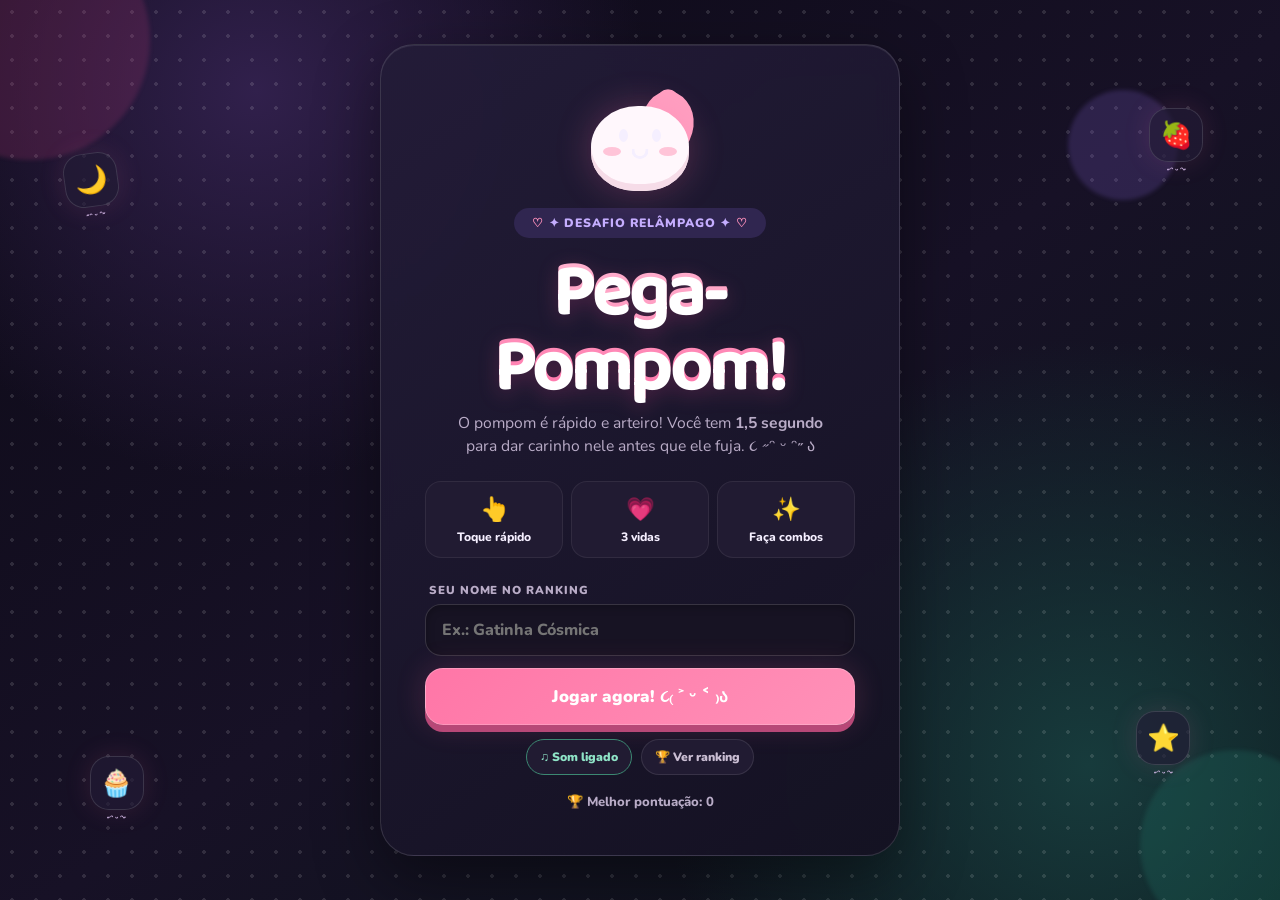
==== index.html @ 253960e9 "commit da pohs" ====
<!DOCTYPE html>
<html lang="pt-BR">
<head>
  <meta charset="UTF-8">
  <meta name="viewport" content="width=device-width, initial-scale=1, viewport-fit=cover">
    <meta name="theme-color" content="#100d1d">
  <title>Pega-Pompom!</title>
  <style>
    @import url('https://fonts.googleapis.com/css2?family=Baloo+2:wght@500;600;700;800&family=Nunito:wght@600;700;800&display=swap');
    :root {
      --ink: #51405d;
      --pink: #ff76a7;
      --pink2: #ff9fc1;
      --purple: #9c7ce8;
      --yellow: #ffd86b;
      --mint: #88dfc2;
      --cream: #fffaf3;
      --white: rgba(255,255,255,.88);
      --shadow: 0 15px 40px rgba(105,71,124,.16);
    }
    * { box-sizing: border-box; }
    html, body { width: 100%; min-height: 100%; margin: 0; overflow: hidden; }
    body {
      font-family: "Nunito", sans-serif;
      color: var(--ink);
      background: linear-gradient(150deg, #fff2f7 0%, #f2edff 50%, #e8fff8 100%);
      user-select: none;
      -webkit-tap-highlight-color: transparent;
    }
    body::before {
      content: ""; position: fixed; inset: 0; pointer-events: none; opacity: .45;
      background-image: radial-gradient(#fff 2px, transparent 2px);
      background-size: 24px 24px;
    }
    .blob { position: fixed; border-radius: 50%; filter: blur(2px); opacity: .55; animation: drift 7s ease-in-out infinite; }
    .b1 { width: 240px; height: 240px; left: -90px; top: -80px; background: #ffc2d8; }
    .b2 { width: 190px; height: 190px; right: -50px; bottom: -40px; background: #a9efd7; animation-delay: -3s; }
    .b3 { width: 110px; height: 110px; right: 8%; top: 10%; background: #ded0ff; animation-delay: -5s; }
    .screen { position: relative; z-index: 2; width: 100%; height: 100dvh; min-height: 520px; padding: max(18px, env(safe-area-inset-top)) 18px max(18px, env(safe-area-inset-bottom)); }
    .center { display: grid; place-items: center; }
    .hidden { display: none !important; }
    .card {
      width: min(520px, 100%); padding: clamp(26px, 7vw, 44px); text-align: center;
      background: var(--white); border: 2px solid white; border-radius: 34px;
      box-shadow: var(--shadow); backdrop-filter: blur(14px); animation: appear .55s cubic-bezier(.2,.9,.25,1.15);
    }
    .mascot { position: relative; width: 112px; height: 102px; margin: 0 auto 17px; }
    .ear { position: absolute; top: 5px; width: 48px; height: 55px; border-radius: 70% 20% 55% 35%; background: var(--pink2); transform: rotate(-26deg); }
    .ear.right { right: 0; transform: scaleX(-1) rotate(-26deg); }
    .face { position: absolute; inset: 17px 7px 0; border-radius: 48% 48% 45% 45%; background: #fff; box-shadow: inset 0 -7px #fff0f5, 0 8px 20px rgba(109,64,92,.12); }
    .eye { position: absolute; top: 40px; width: 9px; height: 13px; border-radius: 50%; background: var(--ink); }
    .eye.left { left: 35px; } .eye.right { right: 35px; }
    .mouth { position: absolute; left: 50%; top: 60px; width: 17px; height: 10px; border: 3px solid var(--ink); border-top: 0; border-radius: 0 0 15px 15px; transform: translateX(-50%); }
    .cheek { position: absolute; top: 58px; width: 18px; height: 9px; border-radius: 50%; background: #ffc4d8; }
    .cheek.left { left: 19px; } .cheek.right { right: 19px; }
    .tag { display: inline-block; padding: 7px 13px; border-radius: 999px; background: #eee7ff; color: #7359b5; font-size: .76rem; font-weight: 900; letter-spacing: .08em; text-transform: uppercase; }
    h1, h2 { font-family: "Baloo 2", sans-serif; line-height: 1; }
    h1 { margin: 14px 0 9px; font-size: clamp(2.8rem, 11vw, 4.7rem); color: var(--pink); letter-spacing: -.05em; text-shadow: 0 4px white; }
    h2 { margin: 10px 0; font-size: 2.2rem; }
    .lead { margin: 0 auto 22px; max-width: 390px; color: #806e87; line-height: 1.5; font-size: .98rem; }
    .how { display: grid; grid-template-columns: repeat(3,1fr); gap: 8px; margin: 0 0 24px; }
    .how div { padding: 12px 5px; border-radius: 16px; background: #fff8dd; font-size: .76rem; font-weight: 800; }
    .how span { display: block; font-size: 1.45rem; margin-bottom: 4px; }
    button { border: 0; font: inherit; cursor: pointer; color: inherit; }
    .primary { width: 100%; padding: 16px 20px; border-radius: 18px; background: linear-gradient(135deg,var(--pink),#ff91b8); color: white; font-weight: 900; font-size: 1.05rem; box-shadow: 0 8px 0 #dd5f8c, 0 13px 25px rgba(255,118,167,.25); transition: transform .12s, box-shadow .12s; }
    .primary:active { transform: translateY(6px); box-shadow: 0 2px 0 #dd5f8c; }
    .best { margin-top: 18px; font-size: .82rem; font-weight: 800; color: #9a879f; }

    #gameScreen { padding-left: max(12px,env(safe-area-inset-left)); padding-right: max(12px,env(safe-area-inset-right)); }
    .hud { position: relative; z-index: 5; display: grid; grid-template-columns: 1fr auto 1fr; align-items: center; gap: 8px; width: min(720px,100%); margin: auto; }
    .pill { min-width: 0; padding: 9px 12px; border: 2px solid white; border-radius: 16px; background: rgba(255,255,255,.82); box-shadow: 0 6px 16px rgba(92,67,112,.1); backdrop-filter: blur(8px); }
    .pill small { display: block; color: #9b8aa0; font-size: .61rem; font-weight: 900; text-transform: uppercase; letter-spacing: .08em; }
    .pill strong { display: block; font-family: "Baloo 2"; font-size: 1.35rem; line-height: 1.05; }
    .pill.right { text-align: right; }
    .lives { font-size: 1.12rem; letter-spacing: 2px; white-space: nowrap; }
    .mission { position: relative; z-index: 5; width: min(470px,calc(100% - 18px)); margin: 12px auto 0; padding: 9px 13px; text-align: center; border-radius: 14px; background: rgba(255,255,255,.68); color: #7d6986; font-size: .78rem; font-weight: 800; }
    .mission b { color: var(--purple); }
    .timer-wrap { position: relative; z-index: 5; width: min(520px,calc(100% - 24px)); height: 10px; margin: 11px auto 0; border: 2px solid white; border-radius: 99px; background: rgba(255,255,255,.5); overflow: hidden; }
    .timer { height: 100%; width: 100%; border-radius: inherit; background: linear-gradient(90deg,var(--mint),var(--yellow),var(--pink)); transform-origin: left; }
    .playfield { position: absolute; inset: 124px 10px 12px; overflow: hidden; border-radius: 30px; }
    .target {
      position: absolute; width: clamp(76px,20vw,96px); aspect-ratio: 1; display: grid; place-items: center;
      border-radius: 50%; background: linear-gradient(145deg,#ff9fc1,#ff6fa3); color: white;
      box-shadow: inset 0 5px rgba(255,255,255,.35), 0 8px 0 #d95887, 0 13px 24px rgba(123,70,106,.22);
      font-size: clamp(2rem,8vw,2.8rem); touch-action: manipulation; animation: targetIn .18s cubic-bezier(.2,1.5,.5,1);
    }
    .target::after { content: "TOCA!"; position: absolute; bottom: 12px; font-size: .55rem; letter-spacing: .09em; font-weight: 900; }
    .target:active { transform: translateY(5px) scale(.95); box-shadow: inset 0 3px rgba(255,255,255,.35), 0 3px 0 #d95887; }
    .pop-score { position: absolute; z-index: 8; color: var(--purple); font-family: "Baloo 2"; font-size: 1.5rem; font-weight: 900; pointer-events: none; animation: scoreUp .65s ease forwards; }
    .toast { position: fixed; z-index: 20; left: 50%; top: 19%; padding: 10px 18px; border-radius: 999px; background: var(--ink); color: white; font-weight: 900; transform: translate(-50%,-20px); opacity: 0; pointer-events: none; white-space: nowrap; }
    .toast.show { animation: toast .9s ease; }

    .result-icon { font-size: 4.8rem; animation: bounce 1.1s ease-in-out infinite; }
    .stats { display: grid; grid-template-columns: repeat(3,1fr); gap: 9px; margin: 22px 0; }
    .stat { padding: 13px 5px; border-radius: 17px; background: #f6f0ff; }
    .stat strong { display: block; font-family: "Baloo 2"; font-size: 1.55rem; line-height: 1; color: var(--purple); }
    .stat small { font-size: .68rem; color: #8e7d94; font-weight: 900; text-transform: uppercase; }
    .result-actions { display: grid; grid-template-columns: 1fr 1fr; gap: 10px; }
    .soft { padding: 15px; border-radius: 18px; background: #eee7ff; color: #6f57a7; font-weight: 900; }
    .mission-list { margin: 0 0 22px; padding: 0; list-style: none; text-align: left; display: grid; gap: 8px; }
    .mission-list li { padding: 10px 13px; background: #fff8dd; border-radius: 13px; font-size: .8rem; font-weight: 800; }
    .mission-list .done { background: #e5fff5; color: #39876e; }

    @keyframes appear { from { opacity: 0; transform: translateY(18px) scale(.96); } }
    @keyframes drift { 50% { transform: translate(18px,22px) scale(1.08); } }
    @keyframes targetIn { from { transform: scale(.2) rotate(-15deg); opacity: 0; } }
    @keyframes scoreUp { to { transform: translateY(-60px) scale(1.2); opacity: 0; } }
    @keyframes toast { 20%,75% { opacity: 1; transform: translate(-50%,0); } }
    @keyframes bounce { 50% { transform: translateY(-8px) rotate(5deg); } }
    @media (max-width: 420px) {
      .card { padding: 24px 18px; border-radius: 28px; }
      .mascot { transform: scale(.86); margin-top: -8px; margin-bottom: 3px; }
      .lead { font-size: .9rem; margin-bottom: 17px; }
      .how { margin-bottom: 18px; }
      .hud { grid-template-columns: 1fr auto 1fr; }
      .pill { padding: 8px 9px; }
      .pill strong { font-size: 1.15rem; }
      .playfield { inset-top: 120px; }
      .result-actions { grid-template-columns: 1fr; }
    }
    @media (prefers-reduced-motion:reduce) { *,*::before,*::after { animation-duration:.01ms!important; animation-iteration-count:1!important; } }

    /* Dark candy theme */
    :root { --ink:#f5efff; --white:rgba(27,22,45,.88); --cream:#161225; --shadow:0 22px 65px rgba(0,0,0,.42); }
    body { background:radial-gradient(circle at 20% 10%,#31204c 0,transparent 30%),radial-gradient(circle at 85% 85%,#173b3c 0,transparent 32%),linear-gradient(145deg,#0d0a17,#171126 52%,#0b1619); }
    body::before { opacity:.12; }
    .b1{background:#a83771;opacity:.23}.b2{background:#278a78;opacity:.2}.b3{background:#7659bd;opacity:.25}
    .card{background:linear-gradient(145deg,rgba(35,28,56,.94),rgba(20,17,34,.94));border:1px solid rgba(255,255,255,.13);box-shadow:var(--shadow),inset 0 1px rgba(255,255,255,.08)}
    .lead,.best{color:#b9acc7}.tag{background:#302650;color:#c5aeff}.how div{background:#211b32;border:1px solid rgba(255,255,255,.07)}
    .face{background:#fff7fc;box-shadow:inset 0 -7px #f6dce8,0 0 35px rgba(255,118,167,.25)}
    .pill,.mission{background:rgba(27,22,45,.86);border-color:rgba(255,255,255,.12);box-shadow:0 8px 25px rgba(0,0,0,.25)}
    .pill small{color:#a89ab4}.mission{color:#b9acc7}.timer-wrap{border-color:rgba(255,255,255,.16);background:#211a31}
    .stat{background:#251e39}.stat small{color:#aa9ab6}.mission-list li{background:#241d34}.mission-list .done{background:#16382f;color:#78e1bc}.soft{background:#30264b;color:#c5afff}
    .name-box{margin:0 0 12px;text-align:left}.name-box label{display:block;margin:0 0 6px 4px;color:#b9acc7;font-size:.72rem;font-weight:900;text-transform:uppercase;letter-spacing:.08em}
    .name-box input{width:100%;padding:14px 16px;border:1px solid rgba(255,255,255,.14);border-radius:16px;outline:0;background:#171323;color:white;font:800 1rem "Nunito";box-shadow:inset 0 2px 8px rgba(0,0,0,.25)}
    .name-box input:focus{border-color:var(--pink);box-shadow:0 0 0 3px rgba(255,118,167,.14)}
    .mini-actions{display:flex;justify-content:center;gap:9px;margin-top:14px}.icon-btn{padding:9px 13px;border:1px solid rgba(255,255,255,.1);border-radius:999px;background:#211b32;color:#cabed3;font-size:.76rem;font-weight:900}
    .icon-btn.on{color:#8fe4c7;border-color:#3c8872}.streak{position:fixed;z-index:15;left:50%;top:29%;font:900 clamp(2rem,10vw,4.5rem) "Baloo 2";color:#ffd86b;text-shadow:0 0 25px #ff8c42;pointer-events:none;opacity:0;transform:translate(-50%,20px) scale(.5)}
    .streak.show{animation:streakPop .65s ease}.level-badge{position:absolute;z-index:6;right:20px;bottom:18px;padding:8px 12px;border-radius:999px;background:rgba(25,20,40,.8);color:#bda8e8;font-size:.72rem;font-weight:900;border:1px solid rgba(255,255,255,.1)}
    .modal{position:fixed;z-index:40;inset:0;display:grid;place-items:center;padding:18px;background:rgba(5,3,10,.76);backdrop-filter:blur(8px)}.modal-card{width:min(460px,100%);max-height:82dvh;overflow:auto;padding:25px;border:1px solid rgba(255,255,255,.13);border-radius:28px;background:#181326;box-shadow:0 25px 80px #000}.modal-head{display:flex;justify-content:space-between;align-items:center}.modal-head h2{margin:0}.close{width:38px;height:38px;border-radius:50%;background:#2b233e;color:white;font-size:1.2rem}.ranking{margin:20px 0 0;padding:0;list-style:none;display:grid;gap:8px}.ranking li{display:grid;grid-template-columns:34px 1fr auto;align-items:center;padding:12px 14px;border-radius:14px;background:#211a31}.ranking li.me{outline:1px solid var(--pink);background:#302037}.rank-num{font-weight:900;color:#907ba0}.rank-name{font-weight:900;overflow:hidden;text-overflow:ellipsis}.rank-score{color:#ffd86b;font:900 1.1rem "Baloo 2"}.rank-status{text-align:center;color:#a99bb4;font-size:.82rem}
    .kawaii-sky{position:fixed;z-index:1;inset:0;pointer-events:none;overflow:hidden}.kawaii-float{position:absolute;display:grid;place-items:center;width:54px;height:54px;border:1px solid rgba(255,255,255,.13);border-radius:19px;background:rgba(36,28,55,.65);box-shadow:0 0 28px rgba(255,119,175,.12);font-size:1.65rem;animation:kawaiiFloat 5s ease-in-out infinite}.k1{left:5%;top:17%;transform:rotate(-8deg)}.k2{right:6%;top:12%;animation-delay:-1.7s}.k3{left:7%;bottom:10%;animation-delay:-3.1s}.k4{right:7%;bottom:15%;animation-delay:-4.2s}.kawaii-float::after{content:"˶ᵔ ᵕ ᵔ˶";position:absolute;bottom:-15px;color:#d8bdeb;font-size:.48rem;font-weight:900;white-space:nowrap}
    h1{background:linear-gradient(180deg,#ffb6d1,#ff71a8);-webkit-background-clip:text;background-clip:text;color:transparent;filter:drop-shadow(0 5px 10px rgba(255,85,151,.2))}.primary{border:1px solid rgba(255,255,255,.22);box-shadow:0 7px 0 #b74877,0 0 30px rgba(255,101,161,.19)}
    .target{border:2px solid rgba(255,255,255,.6);box-shadow:inset 0 5px rgba(255,255,255,.38),0 8px 0 #a94370,0 0 32px rgba(255,112,169,.3)}.target::before{content:"✦";position:absolute;right:5px;top:4px;color:#fff7b3;font-size:.9rem;animation:twinkle .8s ease-in-out infinite alternate}
    .timer{box-shadow:0 0 14px rgba(255,118,167,.5)}.tag::before,.tag::after{content:"♡";margin:0 5px;color:#ff91bc}.pill strong{color:#fff}.lives{color:#ff7cac!important;text-shadow:0 0 12px rgba(255,92,151,.5)}
    @keyframes kawaiiFloat{50%{transform:translateY(-12px) rotate(6deg)}}@keyframes twinkle{to{transform:scale(1.4) rotate(25deg);opacity:.55}}
    @media(max-width:720px){.kawaii-float{width:38px;height:38px;border-radius:13px;font-size:1.15rem;opacity:.55}.k1{left:-8px}.k2{right:-7px}.k3{left:-5px}.k4{right:-6px}}
    @keyframes streakPop{35%{opacity:1;transform:translate(-50%,0) scale(1.12)}75%{opacity:1}to{opacity:0;transform:translate(-50%,-35px) scale(1)}}
  </style>
</head>
<body>
  <div class="blob b1"></div><div class="blob b2"></div><div class="blob b3"></div>
  <div class="kawaii-sky" aria-hidden="true"><span class="kawaii-float k1">🌙</span><span class="kawaii-float k2">🍓</span><span class="kawaii-float k3">🧁</span><span class="kawaii-float k4">⭐</span></div>

  <section class="screen center" id="welcome">
    <div class="card">
      <div class="mascot" aria-hidden="true"><i class="ear"></i><i class="ear right"></i><i class="face"></i><i class="eye left"></i><i class="eye right"></i><i class="cheek left"></i><i class="cheek right"></i><i class="mouth"></i></div>
      <span class="tag">✦ desafio relâmpago ✦</span>
      <h1>Pega-Pompom!</h1>
      <p class="lead">O pompom é rápido e arteiro! Você tem <b>1,5 segundo</b> para dar carinho nele antes que ele fuja. ૮ ˶ᵔ ᵕ ᵔ˶ ა</p>
      <div class="how"><div><span>👆</span>Toque rápido</div><div><span>💗</span>3 vidas</div><div><span>✨</span>Faça combos</div></div>
      <div class="name-box"><label for="playerName">Seu nome no ranking</label><input id="playerName" maxlength="18" autocomplete="nickname" placeholder="Ex.: Gatinha Cósmica"></div>
      <button class="primary" id="playBtn">Jogar agora! ૮₍ ˃ ᵕ ˂ ₎ა</button>
      <div class="mini-actions"><button class="icon-btn on" id="soundBtn">♫ Som ligado</button><button class="icon-btn" id="rankingBtn">🏆 Ver ranking</button></div>
      <div class="best">🏆 Melhor pontuação: <span id="welcomeBest">0</span></div>
    </div>
  </section>

  <section class="screen hidden" id="game">
    <header class="hud">
      <div class="pill"><small>Pontos</small><strong id="score">0</strong></div>
      <div class="pill"><small>Vidas</small><strong class="lives" id="lives">♥ ♥ ♥</strong></div>
      <div class="pill right"><small>Combo</small><strong id="combo">x1</strong></div>
    </header>
    <div class="mission">Missão: <b id="missionText">acerte 5 pompons</b> <span id="missionProgress">0/5</span></div>
    <div class="timer-wrap"><div class="timer" id="timer"></div></div>
    <div class="playfield" id="playfield"><button class="target" id="target" aria-label="Clique no pompom">🐰</button><div class="level-badge" id="levelBadge">Nível 1 · Calminho</div></div>
  </section>

  <section class="screen center hidden" id="result">
    <div class="card">
      <div class="result-icon" id="resultIcon">🌟</div>
      <span class="tag">fim de jogo</span>
      <h2 id="resultTitle">Mandou bem!</h2>
      <p class="lead" id="resultMessage">Esse pompom não teve a menor chance.</p>
      <div class="stats"><div class="stat"><strong id="finalScore">0</strong><small>pontos</small></div><div class="stat"><strong id="finalHits">0</strong><small>acertos</small></div><div class="stat"><strong id="finalBest">0</strong><small>recorde</small></div></div>
      <ul class="mission-list" id="missionList"></ul>
      <div class="result-actions"><button class="primary" id="againBtn">Mais uma! ♡</button><button class="soft" id="homeBtn">Voltar ao cantinho</button></div>
    </div>
  </section>
  <div class="toast" id="toast">Missão completa! ✨</div>
  <div class="streak" id="streak">PERFEITO! ✦</div>
  <div class="modal hidden" id="rankingModal">
    <div class="modal-card"><div class="modal-head"><h2>🏆 Top jogadores</h2><button class="close" id="closeRanking" aria-label="Fechar">×</button></div><p class="rank-status" id="rankStatus">Carregando estrelinhas…</p><ol class="ranking" id="ranking"></ol></div>
  </div>

  <script>
    const $ = id => document.getElementById(id);
    // Para ativar o ranking global, crie a tabela "scores" no Supabase com:
    // name (text), score (int), hits (int), created_at (timestamptz/default now()).
    // Ative INSERT e SELECT públicos via RLS e preencha os dois campos abaixo.
    const SUPABASE = { url: "", anonKey: "" };
    const screens = { welcome: $("welcome"), game: $("game"), result: $("result") };
    const missions = [
      { goal: 5, label: "Aquecimento", text: "acerte 5 pompons" },
      { goal: 10, label: "Dedos ligeiros", text: "acerte 10 pompons" },
      { goal: 15, label: "Mestre do toque", text: "acerte 15 pompons" }
    ];
    const faces = ["🐰","🐱","🐹","🐻","🐼","🐸"];
    let score = 0, hits = 0, combo = 1, lives = 3, active = false, deadline = 0, frame = 0, missionIndex = 0, roundStarted = 0, roundTime = 1500;
    let playerName = localStorage.getItem("pegaPompomName") || "", soundOn = true;
    let best = Number(localStorage.getItem("pegaPompomBest") || 0);
    $("welcomeBest").textContent = best;
    $("playerName").value = playerName;

    let audioCtx, musicTimer, musicStep = 0;
    function initAudio() { if (!audioCtx) audioCtx = new (window.AudioContext || window.webkitAudioContext)(); if (audioCtx.state === "suspended") audioCtx.resume(); }
    function tone(freq, duration=.09, type="sine", volume=.055, delay=0) {
      if (!soundOn) return; initAudio(); const now=audioCtx.currentTime+delay, osc=audioCtx.createOscillator(), gain=audioCtx.createGain();
      osc.type=type; osc.frequency.setValueAtTime(freq,now); gain.gain.setValueAtTime(.0001,now); gain.gain.exponentialRampToValueAtTime(volume,now+.012); gain.gain.exponentialRampToValueAtTime(.0001,now+duration);
      osc.connect(gain).connect(audioCtx.destination); osc.start(now); osc.stop(now+duration+.02);
    }
    function soundHit(perfect) { tone(perfect?740:540,.08,"sine",.07); tone(perfect?1110:810,.12,"sine",.045,.055); }
    function soundMiss() { tone(180,.16,"triangle",.045); tone(130,.2,"triangle",.035,.1); }
    function soundMission() { [523,659,784,1047].forEach((n,i)=>tone(n,.16,"sine",.04,i*.07)); }
    function startLofi() {
      if (!soundOn || musicTimer) return; initAudio();
      const chords=[[220,261.6,329.6],[196,246.9,293.7],[174.6,220,261.6],[196,246.9,329.6]];
      const play=()=>{ const chord=chords[musicStep++%chords.length]; chord.forEach((n,i)=>tone(n,.75,"sine",.012,i*.025)); tone(chord[0]/2,.22,"triangle",.018); };
      play(); musicTimer=setInterval(play,900);
    }
    function stopLofi() { clearInterval(musicTimer); musicTimer=null; }

    function show(name) { Object.entries(screens).forEach(([key,el]) => el.classList.toggle("hidden", key !== name)); }
    function startGame() {
      const input=$("playerName"); playerName=input.value.trim().replace(/[<>]/g,"").slice(0,18);
      if (!playerName) { input.setCustomValidity("Escolha um nome fofinho para entrar no ranking!"); input.reportValidity(); input.focus(); return; }
      input.setCustomValidity(""); localStorage.setItem("pegaPompomName",playerName); initAudio(); startLofi();
      score = 0; hits = 0; combo = 1; lives = 3; missionIndex = 0; active = true;
      show("game"); updateHud(); updateMission(); moveTarget(); startTimer();
    }
    function updateHud() {
      $("score").textContent = score;
      $("combo").textContent = `x${combo}`;
      $("lives").textContent = Array(lives).fill("♥").join(" ") + Array(3-lives).fill("♡").join(" ");
    }
    function updateMission() {
      const m = missions[Math.min(missionIndex,missions.length-1)];
      $("missionText").textContent = missionIndex >= missions.length ? "todas completas!" : m.text;
      $("missionProgress").textContent = missionIndex >= missions.length ? "✓" : `${Math.min(hits,m.goal)}/${m.goal}`;
    }
    function moveTarget() {
      const field = $("playfield"), target = $("target");
      const size = target.offsetWidth || 86;
      const maxX = Math.max(0, field.clientWidth - size);
      const maxY = Math.max(0, field.clientHeight - size);
      target.style.left = `${Math.random()*maxX}px`;
      target.style.top = `${Math.random()*maxY}px`;
      target.textContent = faces[Math.floor(Math.random()*faces.length)];
      target.style.background = `linear-gradient(145deg,${["#ff9fc1","#b69cf2","#94e5ca","#ffd975"][Math.floor(Math.random()*4)]},#ff76a7)`;
      roundTime = Math.max(760,1500-hits*25);
      const level = hits<6 ? [1,"Calminho"] : hits<13 ? [2,"Ligeiro"] : hits<20 ? [3,"Frenético"] : [4,"Impossível"];
      $("levelBadge").textContent=`Nível ${level[0]} · ${level[1]}`;
    }
    function startTimer() {
      cancelAnimationFrame(frame); roundStarted=performance.now(); deadline = roundStarted + roundTime;
      function tick(now) {
        if (!active) return;
        const left = Math.max(0,(deadline-now)/roundTime);
        $("timer").style.transform = `scaleX(${left})`;
        if (left <= 0) miss(); else frame = requestAnimationFrame(tick);
      }
      frame = requestAnimationFrame(tick);
    }
    function hit(e) {
      if (!active) return;
      const response=performance.now()-roundStarted, perfect=response<430; const gained=(10 * combo)+(perfect?5:0); score += gained; hits++; combo = Math.min(5,combo+1); soundHit(perfect);
      const pop = document.createElement("span"); pop.className = "pop-score"; pop.textContent = `+${gained}`;
      pop.style.left = `${e.clientX - $("playfield").getBoundingClientRect().left - 15}px`;
      pop.style.top = `${e.clientY - $("playfield").getBoundingClientRect().top - 10}px`;
      $("playfield").appendChild(pop); setTimeout(() => pop.remove(),700);
      if (perfect || combo===5) { const s=$("streak"); s.textContent=perfect?"PERFEITO! ✦":"COMBO MÁXIMO! 🔥"; s.classList.remove("show"); void s.offsetWidth; s.classList.add("show"); }
      if (missionIndex < missions.length && hits >= missions[missionIndex].goal) { missionIndex++; showToast(); }
      updateHud(); updateMission(); moveTarget(); startTimer();
      if (navigator.vibrate) navigator.vibrate(18);
    }
    function miss() {
      lives--; combo = 1; soundMiss(); updateHud();
      if (navigator.vibrate) navigator.vibrate([50,40,50]);
      if (lives <= 0) endGame(); else { moveTarget(); startTimer(); }
    }
    function showToast() { soundMission(); const t=$("toast"); t.classList.remove("show"); void t.offsetWidth; t.classList.add("show"); }
    function endGame() {
      active = false; cancelAnimationFrame(frame);
      if (score > best) { best = score; localStorage.setItem("pegaPompomBest",best); }
      $("finalScore").textContent = score; $("finalHits").textContent = hits; $("finalBest").textContent = best;
      $("welcomeBest").textContent = best;
      const rank = hits >= 15 ? ["Lendário!","Seus dedos são mais rápidos que a luz.","🏆"] : hits >= 8 ? ["Mandou bem!","O pompom suou para fugir de você.","🌟"] : ["Quase lá!","O pompom venceu essa, mas quer revanche!","💗"];
      $("resultTitle").textContent=rank[0]; $("resultMessage").textContent=rank[1]; $("resultIcon").textContent=rank[2];
      $("missionList").innerHTML = missions.map(m => `<li class="${hits>=m.goal?'done':''}">${hits>=m.goal?'✓':'○'} ${m.label}: ${m.text}</li>`).join("");
      saveScore({name:playerName,score,hits}); show("result");
    }
    function localScores() { try { return JSON.parse(localStorage.getItem("pegaPompomRanking")||"[]"); } catch { return []; } }
    async function saveScore(entry) {
      const local=localScores(); local.push(entry); local.sort((a,b)=>b.score-a.score); localStorage.setItem("pegaPompomRanking",JSON.stringify(local.slice(0,30)));
      if (!SUPABASE.url || !SUPABASE.anonKey) return;
      try { await fetch(`${SUPABASE.url}/rest/v1/scores`,{method:"POST",headers:{apikey:SUPABASE.anonKey,Authorization:`Bearer ${SUPABASE.anonKey}`,"Content-Type":"application/json",Prefer:"return=minimal"},body:JSON.stringify(entry)}); } catch(e) { console.warn("Ranking global indisponível; pontuação salva localmente."); }
    }
    async function loadRanking() {
      $("ranking").innerHTML=""; $("rankStatus").textContent="Carregando estrelinhas…"; let data=[];
      if (SUPABASE.url && SUPABASE.anonKey) {
        try { const res=await fetch(`${SUPABASE.url}/rest/v1/scores?select=name,score,hits&order=score.desc&limit=10`,{headers:{apikey:SUPABASE.anonKey,Authorization:`Bearer ${SUPABASE.anonKey}`}}); if(!res.ok) throw Error(); data=await res.json(); $("rankStatus").textContent="Ranking global · top 10"; } catch { data=localScores().slice(0,10); $("rankStatus").textContent="Sem conexão · mostrando ranking deste aparelho"; }
      } else { data=localScores().slice(0,10); $("rankStatus").textContent="Ranking local · conecte o Supabase para torná-lo global"; }
      if(!data.length) $("rankStatus").textContent="Ninguém pontuou ainda. Seja a primeira estrela!";
      $("ranking").innerHTML=data.map((p,i)=>`<li class="${p.name===playerName?'me':''}"><span class="rank-num">${i<3?["🥇","🥈","🥉"][i]:i+1}</span><span class="rank-name">${escapeHtml(p.name)}</span><span class="rank-score">${Number(p.score)||0}</span></li>`).join("");
    }
    function escapeHtml(v) { const d=document.createElement("div"); d.textContent=String(v); return d.innerHTML; }
    function openRanking(){ $("rankingModal").classList.remove("hidden"); loadRanking(); }
    $("playBtn").addEventListener("click",startGame);
    $("againBtn").addEventListener("click",startGame);
    $("homeBtn").addEventListener("click",()=>show("welcome"));
    $("rankingBtn").addEventListener("click",openRanking);
    $("closeRanking").addEventListener("click",()=>$("rankingModal").classList.add("hidden"));
    $("rankingModal").addEventListener("click",e=>{if(e.target===$("rankingModal")) $("rankingModal").classList.add("hidden")});
    $("soundBtn").addEventListener("click",()=>{ soundOn=!soundOn; $("soundBtn").textContent=soundOn?"♫ Som ligado":"♫ Som desligado"; $("soundBtn").classList.toggle("on",soundOn); if(soundOn){initAudio();startLofi()}else stopLofi(); });
    $("target").addEventListener("pointerdown",hit);
    window.addEventListener("resize",()=>{ if(active) moveTarget(); });
  </script>
</body>
</html>
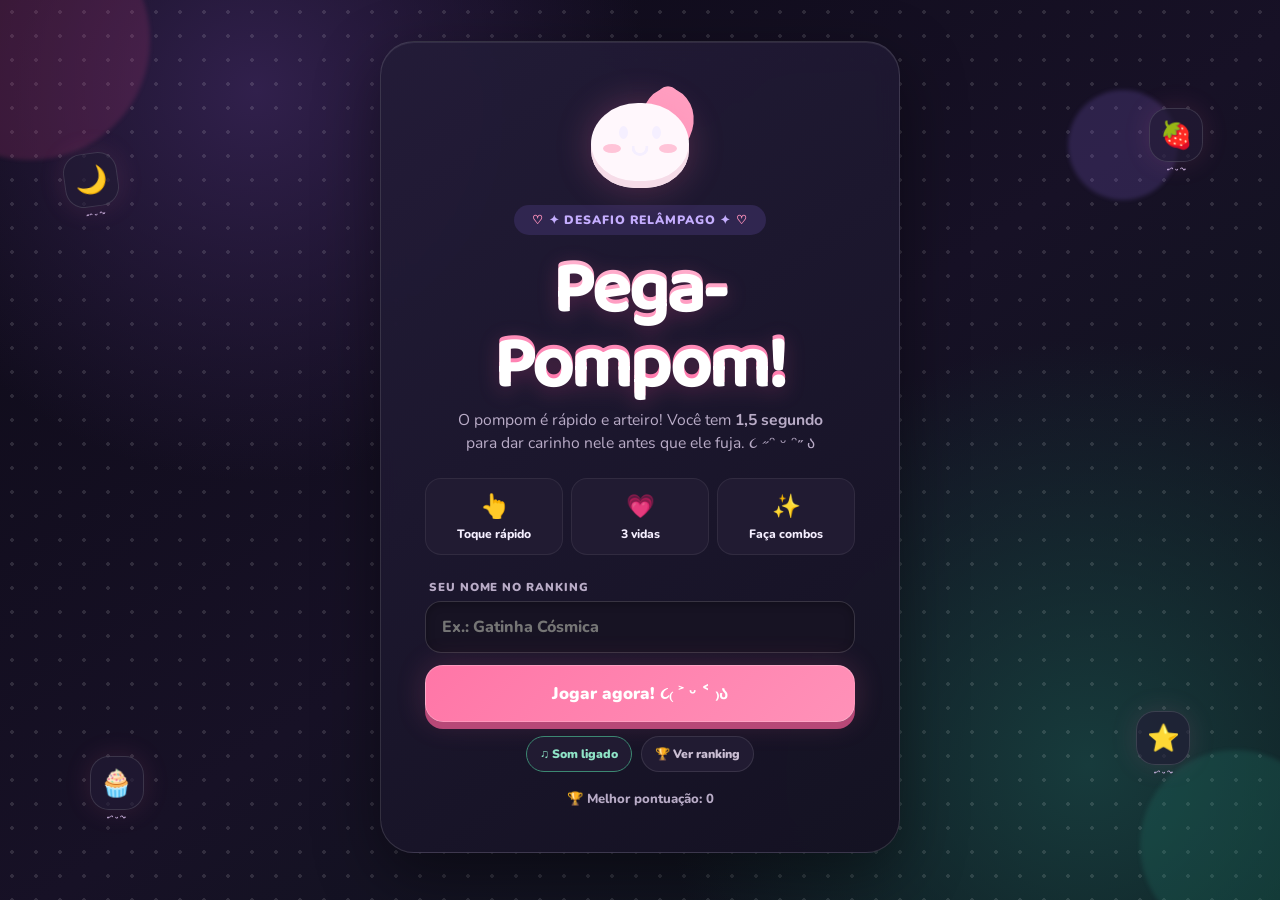
==== commit 60b05d95: "commit" ====
--- a/index.html
+++ b/index.html
@@ -19,7 +19,7 @@
       --shadow: 0 15px 40px rgba(105,71,124,.16);
     }
     * { box-sizing: border-box; }
-    html, body { width: 100%; min-height: 100%; margin: 0; overflow: hidden; }
+    html, body { width: 100%; min-height: 100%; margin: 0; overflow-x: hidden; }
     body {
       font-family: "Nunito", sans-serif;
       color: var(--ink);
@@ -36,7 +36,7 @@
     .b1 { width: 240px; height: 240px; left: -90px; top: -80px; background: #ffc2d8; }
     .b2 { width: 190px; height: 190px; right: -50px; bottom: -40px; background: #a9efd7; animation-delay: -3s; }
     .b3 { width: 110px; height: 110px; right: 8%; top: 10%; background: #ded0ff; animation-delay: -5s; }
-    .screen { position: relative; z-index: 2; width: 100%; height: 100dvh; min-height: 520px; padding: max(18px, env(safe-area-inset-top)) 18px max(18px, env(safe-area-inset-bottom)); }
+    .screen { position: relative; z-index: 2; width: 100%; min-height: 100dvh; padding: max(24px, env(safe-area-inset-top)) 18px max(30px, env(safe-area-inset-bottom)); }
     .center { display: grid; place-items: center; }
     .hidden { display: none !important; }
     .card {
@@ -66,7 +66,7 @@
     .primary:active { transform: translateY(6px); box-shadow: 0 2px 0 #dd5f8c; }
     .best { margin-top: 18px; font-size: .82rem; font-weight: 800; color: #9a879f; }
 
-    #gameScreen { padding-left: max(12px,env(safe-area-inset-left)); padding-right: max(12px,env(safe-area-inset-right)); }
+    #game { height: 100dvh; min-height: 520px; overflow: hidden; padding-left: max(12px,env(safe-area-inset-left)); padding-right: max(12px,env(safe-area-inset-right)); }
     .hud { position: relative; z-index: 5; display: grid; grid-template-columns: 1fr auto 1fr; align-items: center; gap: 8px; width: min(720px,100%); margin: auto; }
     .pill { min-width: 0; padding: 9px 12px; border: 2px solid white; border-radius: 16px; background: rgba(255,255,255,.82); box-shadow: 0 6px 16px rgba(92,67,112,.1); backdrop-filter: blur(8px); }
     .pill small { display: block; color: #9b8aa0; font-size: .61rem; font-weight: 900; text-transform: uppercase; letter-spacing: .08em; }
@@ -117,6 +117,14 @@
       .pill strong { font-size: 1.15rem; }
       .playfield { inset-top: 120px; }
       .result-actions { grid-template-columns: 1fr; }
+    }
+    @media (max-height: 760px) and (min-width: 421px) {
+      .center { place-items: start center; }
+      .card { padding-top: 25px; padding-bottom: 25px; }
+      .mascot { transform: scale(.78); margin-top: -14px; margin-bottom: -6px; }
+      h1 { margin-top: 7px; font-size: 3.35rem; }
+      .lead { margin-bottom: 16px; }
+      .how { margin-bottom: 17px; }
     }
     @media (prefers-reduced-motion:reduce) { *,*::before,*::after { animation-duration:.01ms!important; animation-iteration-count:1!important; } }
 
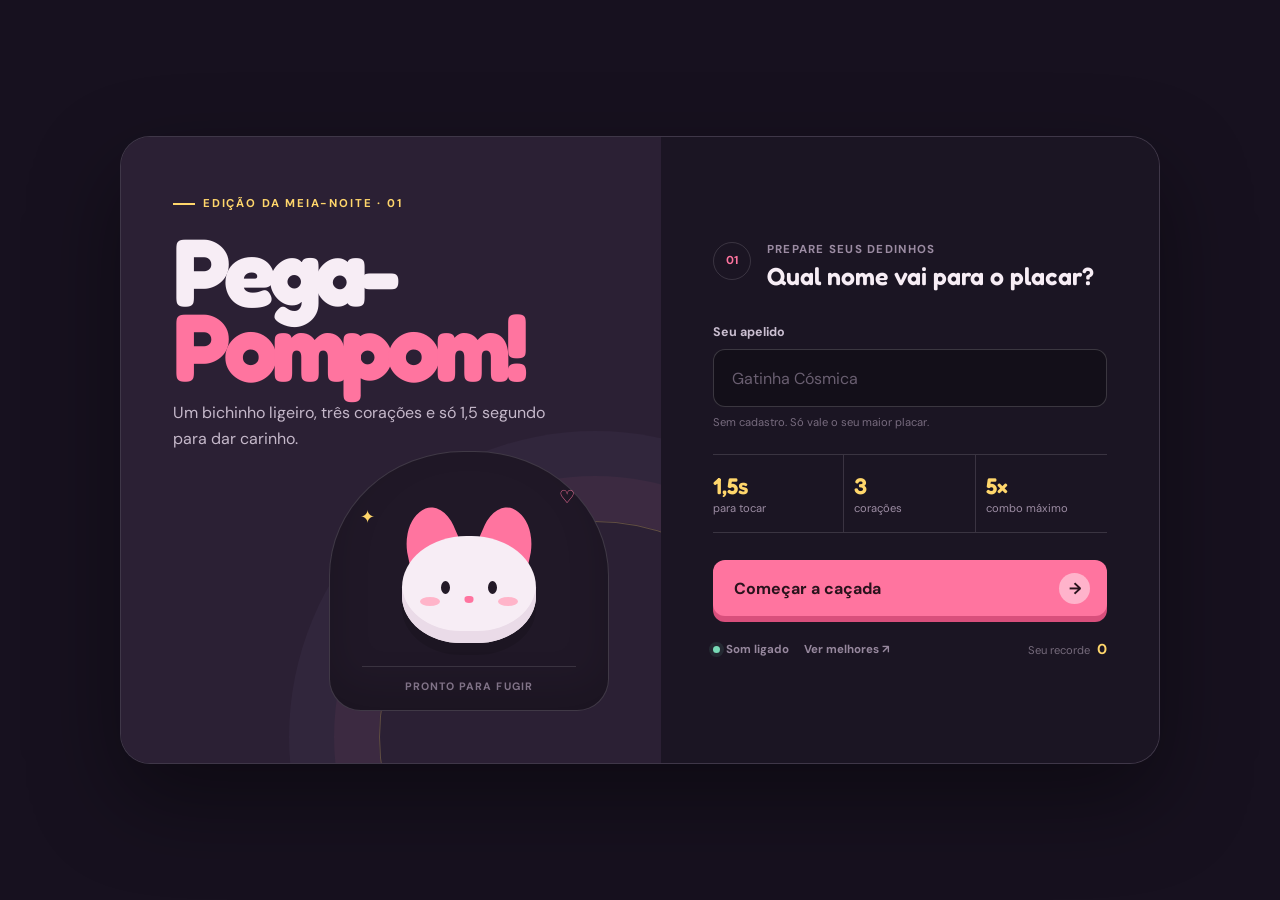
==== commit 665dff1e: "refaz frontend com experiencia arcade kawaii" ====
--- a/index.html
+++ b/index.html
@@ -1,337 +1,44 @@
-<!DOCTYPE html>
+<!doctype html>
 <html lang="pt-BR">
 <head>
-  <meta charset="UTF-8">
+  <meta charset="utf-8">
   <meta name="viewport" content="width=device-width, initial-scale=1, viewport-fit=cover">
-    <meta name="theme-color" content="#100d1d">
+  <meta name="theme-color" content="#17111f">
+  <meta name="description" content="Pega-Pompom: um desafio fofo de reflexo e velocidade.">
   <title>Pega-Pompom!</title>
-  <style>
-    @import url('https://fonts.googleapis.com/css2?family=Baloo+2:wght@500;600;700;800&family=Nunito:wght@600;700;800&display=swap');
-    :root {
-      --ink: #51405d;
-      --pink: #ff76a7;
-      --pink2: #ff9fc1;
-      --purple: #9c7ce8;
-      --yellow: #ffd86b;
-      --mint: #88dfc2;
-      --cream: #fffaf3;
-      --white: rgba(255,255,255,.88);
-      --shadow: 0 15px 40px rgba(105,71,124,.16);
-    }
-    * { box-sizing: border-box; }
-    html, body { width: 100%; min-height: 100%; margin: 0; overflow-x: hidden; }
-    body {
-      font-family: "Nunito", sans-serif;
-      color: var(--ink);
-      background: linear-gradient(150deg, #fff2f7 0%, #f2edff 50%, #e8fff8 100%);
-      user-select: none;
-      -webkit-tap-highlight-color: transparent;
-    }
-    body::before {
-      content: ""; position: fixed; inset: 0; pointer-events: none; opacity: .45;
-      background-image: radial-gradient(#fff 2px, transparent 2px);
-      background-size: 24px 24px;
-    }
-    .blob { position: fixed; border-radius: 50%; filter: blur(2px); opacity: .55; animation: drift 7s ease-in-out infinite; }
-    .b1 { width: 240px; height: 240px; left: -90px; top: -80px; background: #ffc2d8; }
-    .b2 { width: 190px; height: 190px; right: -50px; bottom: -40px; background: #a9efd7; animation-delay: -3s; }
-    .b3 { width: 110px; height: 110px; right: 8%; top: 10%; background: #ded0ff; animation-delay: -5s; }
-    .screen { position: relative; z-index: 2; width: 100%; min-height: 100dvh; padding: max(24px, env(safe-area-inset-top)) 18px max(30px, env(safe-area-inset-bottom)); }
-    .center { display: grid; place-items: center; }
-    .hidden { display: none !important; }
-    .card {
-      width: min(520px, 100%); padding: clamp(26px, 7vw, 44px); text-align: center;
-      background: var(--white); border: 2px solid white; border-radius: 34px;
-      box-shadow: var(--shadow); backdrop-filter: blur(14px); animation: appear .55s cubic-bezier(.2,.9,.25,1.15);
-    }
-    .mascot { position: relative; width: 112px; height: 102px; margin: 0 auto 17px; }
-    .ear { position: absolute; top: 5px; width: 48px; height: 55px; border-radius: 70% 20% 55% 35%; background: var(--pink2); transform: rotate(-26deg); }
-    .ear.right { right: 0; transform: scaleX(-1) rotate(-26deg); }
-    .face { position: absolute; inset: 17px 7px 0; border-radius: 48% 48% 45% 45%; background: #fff; box-shadow: inset 0 -7px #fff0f5, 0 8px 20px rgba(109,64,92,.12); }
-    .eye { position: absolute; top: 40px; width: 9px; height: 13px; border-radius: 50%; background: var(--ink); }
-    .eye.left { left: 35px; } .eye.right { right: 35px; }
-    .mouth { position: absolute; left: 50%; top: 60px; width: 17px; height: 10px; border: 3px solid var(--ink); border-top: 0; border-radius: 0 0 15px 15px; transform: translateX(-50%); }
-    .cheek { position: absolute; top: 58px; width: 18px; height: 9px; border-radius: 50%; background: #ffc4d8; }
-    .cheek.left { left: 19px; } .cheek.right { right: 19px; }
-    .tag { display: inline-block; padding: 7px 13px; border-radius: 999px; background: #eee7ff; color: #7359b5; font-size: .76rem; font-weight: 900; letter-spacing: .08em; text-transform: uppercase; }
-    h1, h2 { font-family: "Baloo 2", sans-serif; line-height: 1; }
-    h1 { margin: 14px 0 9px; font-size: clamp(2.8rem, 11vw, 4.7rem); color: var(--pink); letter-spacing: -.05em; text-shadow: 0 4px white; }
-    h2 { margin: 10px 0; font-size: 2.2rem; }
-    .lead { margin: 0 auto 22px; max-width: 390px; color: #806e87; line-height: 1.5; font-size: .98rem; }
-    .how { display: grid; grid-template-columns: repeat(3,1fr); gap: 8px; margin: 0 0 24px; }
-    .how div { padding: 12px 5px; border-radius: 16px; background: #fff8dd; font-size: .76rem; font-weight: 800; }
-    .how span { display: block; font-size: 1.45rem; margin-bottom: 4px; }
-    button { border: 0; font: inherit; cursor: pointer; color: inherit; }
-    .primary { width: 100%; padding: 16px 20px; border-radius: 18px; background: linear-gradient(135deg,var(--pink),#ff91b8); color: white; font-weight: 900; font-size: 1.05rem; box-shadow: 0 8px 0 #dd5f8c, 0 13px 25px rgba(255,118,167,.25); transition: transform .12s, box-shadow .12s; }
-    .primary:active { transform: translateY(6px); box-shadow: 0 2px 0 #dd5f8c; }
-    .best { margin-top: 18px; font-size: .82rem; font-weight: 800; color: #9a879f; }
-
-    #game { height: 100dvh; min-height: 520px; overflow: hidden; padding-left: max(12px,env(safe-area-inset-left)); padding-right: max(12px,env(safe-area-inset-right)); }
-    .hud { position: relative; z-index: 5; display: grid; grid-template-columns: 1fr auto 1fr; align-items: center; gap: 8px; width: min(720px,100%); margin: auto; }
-    .pill { min-width: 0; padding: 9px 12px; border: 2px solid white; border-radius: 16px; background: rgba(255,255,255,.82); box-shadow: 0 6px 16px rgba(92,67,112,.1); backdrop-filter: blur(8px); }
-    .pill small { display: block; color: #9b8aa0; font-size: .61rem; font-weight: 900; text-transform: uppercase; letter-spacing: .08em; }
-    .pill strong { display: block; font-family: "Baloo 2"; font-size: 1.35rem; line-height: 1.05; }
-    .pill.right { text-align: right; }
-    .lives { font-size: 1.12rem; letter-spacing: 2px; white-space: nowrap; }
-    .mission { position: relative; z-index: 5; width: min(470px,calc(100% - 18px)); margin: 12px auto 0; padding: 9px 13px; text-align: center; border-radius: 14px; background: rgba(255,255,255,.68); color: #7d6986; font-size: .78rem; font-weight: 800; }
-    .mission b { color: var(--purple); }
-    .timer-wrap { position: relative; z-index: 5; width: min(520px,calc(100% - 24px)); height: 10px; margin: 11px auto 0; border: 2px solid white; border-radius: 99px; background: rgba(255,255,255,.5); overflow: hidden; }
-    .timer { height: 100%; width: 100%; border-radius: inherit; background: linear-gradient(90deg,var(--mint),var(--yellow),var(--pink)); transform-origin: left; }
-    .playfield { position: absolute; inset: 124px 10px 12px; overflow: hidden; border-radius: 30px; }
-    .target {
-      position: absolute; width: clamp(76px,20vw,96px); aspect-ratio: 1; display: grid; place-items: center;
-      border-radius: 50%; background: linear-gradient(145deg,#ff9fc1,#ff6fa3); color: white;
-      box-shadow: inset 0 5px rgba(255,255,255,.35), 0 8px 0 #d95887, 0 13px 24px rgba(123,70,106,.22);
-      font-size: clamp(2rem,8vw,2.8rem); touch-action: manipulation; animation: targetIn .18s cubic-bezier(.2,1.5,.5,1);
-    }
-    .target::after { content: "TOCA!"; position: absolute; bottom: 12px; font-size: .55rem; letter-spacing: .09em; font-weight: 900; }
-    .target:active { transform: translateY(5px) scale(.95); box-shadow: inset 0 3px rgba(255,255,255,.35), 0 3px 0 #d95887; }
-    .pop-score { position: absolute; z-index: 8; color: var(--purple); font-family: "Baloo 2"; font-size: 1.5rem; font-weight: 900; pointer-events: none; animation: scoreUp .65s ease forwards; }
-    .toast { position: fixed; z-index: 20; left: 50%; top: 19%; padding: 10px 18px; border-radius: 999px; background: var(--ink); color: white; font-weight: 900; transform: translate(-50%,-20px); opacity: 0; pointer-events: none; white-space: nowrap; }
-    .toast.show { animation: toast .9s ease; }
-
-    .result-icon { font-size: 4.8rem; animation: bounce 1.1s ease-in-out infinite; }
-    .stats { display: grid; grid-template-columns: repeat(3,1fr); gap: 9px; margin: 22px 0; }
-    .stat { padding: 13px 5px; border-radius: 17px; background: #f6f0ff; }
-    .stat strong { display: block; font-family: "Baloo 2"; font-size: 1.55rem; line-height: 1; color: var(--purple); }
-    .stat small { font-size: .68rem; color: #8e7d94; font-weight: 900; text-transform: uppercase; }
-    .result-actions { display: grid; grid-template-columns: 1fr 1fr; gap: 10px; }
-    .soft { padding: 15px; border-radius: 18px; background: #eee7ff; color: #6f57a7; font-weight: 900; }
-    .mission-list { margin: 0 0 22px; padding: 0; list-style: none; text-align: left; display: grid; gap: 8px; }
-    .mission-list li { padding: 10px 13px; background: #fff8dd; border-radius: 13px; font-size: .8rem; font-weight: 800; }
-    .mission-list .done { background: #e5fff5; color: #39876e; }
-
-    @keyframes appear { from { opacity: 0; transform: translateY(18px) scale(.96); } }
-    @keyframes drift { 50% { transform: translate(18px,22px) scale(1.08); } }
-    @keyframes targetIn { from { transform: scale(.2) rotate(-15deg); opacity: 0; } }
-    @keyframes scoreUp { to { transform: translateY(-60px) scale(1.2); opacity: 0; } }
-    @keyframes toast { 20%,75% { opacity: 1; transform: translate(-50%,0); } }
-    @keyframes bounce { 50% { transform: translateY(-8px) rotate(5deg); } }
-    @media (max-width: 420px) {
-      .card { padding: 24px 18px; border-radius: 28px; }
-      .mascot { transform: scale(.86); margin-top: -8px; margin-bottom: 3px; }
-      .lead { font-size: .9rem; margin-bottom: 17px; }
-      .how { margin-bottom: 18px; }
-      .hud { grid-template-columns: 1fr auto 1fr; }
-      .pill { padding: 8px 9px; }
-      .pill strong { font-size: 1.15rem; }
-      .playfield { inset-top: 120px; }
-      .result-actions { grid-template-columns: 1fr; }
-    }
-    @media (max-height: 760px) and (min-width: 421px) {
-      .center { place-items: start center; }
-      .card { padding-top: 25px; padding-bottom: 25px; }
-      .mascot { transform: scale(.78); margin-top: -14px; margin-bottom: -6px; }
-      h1 { margin-top: 7px; font-size: 3.35rem; }
-      .lead { margin-bottom: 16px; }
-      .how { margin-bottom: 17px; }
-    }
-    @media (prefers-reduced-motion:reduce) { *,*::before,*::after { animation-duration:.01ms!important; animation-iteration-count:1!important; } }
-
-    /* Dark candy theme */
-    :root { --ink:#f5efff; --white:rgba(27,22,45,.88); --cream:#161225; --shadow:0 22px 65px rgba(0,0,0,.42); }
-    body { background:radial-gradient(circle at 20% 10%,#31204c 0,transparent 30%),radial-gradient(circle at 85% 85%,#173b3c 0,transparent 32%),linear-gradient(145deg,#0d0a17,#171126 52%,#0b1619); }
-    body::before { opacity:.12; }
-    .b1{background:#a83771;opacity:.23}.b2{background:#278a78;opacity:.2}.b3{background:#7659bd;opacity:.25}
-    .card{background:linear-gradient(145deg,rgba(35,28,56,.94),rgba(20,17,34,.94));border:1px solid rgba(255,255,255,.13);box-shadow:var(--shadow),inset 0 1px rgba(255,255,255,.08)}
-    .lead,.best{color:#b9acc7}.tag{background:#302650;color:#c5aeff}.how div{background:#211b32;border:1px solid rgba(255,255,255,.07)}
-    .face{background:#fff7fc;box-shadow:inset 0 -7px #f6dce8,0 0 35px rgba(255,118,167,.25)}
-    .pill,.mission{background:rgba(27,22,45,.86);border-color:rgba(255,255,255,.12);box-shadow:0 8px 25px rgba(0,0,0,.25)}
-    .pill small{color:#a89ab4}.mission{color:#b9acc7}.timer-wrap{border-color:rgba(255,255,255,.16);background:#211a31}
-    .stat{background:#251e39}.stat small{color:#aa9ab6}.mission-list li{background:#241d34}.mission-list .done{background:#16382f;color:#78e1bc}.soft{background:#30264b;color:#c5afff}
-    .name-box{margin:0 0 12px;text-align:left}.name-box label{display:block;margin:0 0 6px 4px;color:#b9acc7;font-size:.72rem;font-weight:900;text-transform:uppercase;letter-spacing:.08em}
-    .name-box input{width:100%;padding:14px 16px;border:1px solid rgba(255,255,255,.14);border-radius:16px;outline:0;background:#171323;color:white;font:800 1rem "Nunito";box-shadow:inset 0 2px 8px rgba(0,0,0,.25)}
-    .name-box input:focus{border-color:var(--pink);box-shadow:0 0 0 3px rgba(255,118,167,.14)}
-    .mini-actions{display:flex;justify-content:center;gap:9px;margin-top:14px}.icon-btn{padding:9px 13px;border:1px solid rgba(255,255,255,.1);border-radius:999px;background:#211b32;color:#cabed3;font-size:.76rem;font-weight:900}
-    .icon-btn.on{color:#8fe4c7;border-color:#3c8872}.streak{position:fixed;z-index:15;left:50%;top:29%;font:900 clamp(2rem,10vw,4.5rem) "Baloo 2";color:#ffd86b;text-shadow:0 0 25px #ff8c42;pointer-events:none;opacity:0;transform:translate(-50%,20px) scale(.5)}
-    .streak.show{animation:streakPop .65s ease}.level-badge{position:absolute;z-index:6;right:20px;bottom:18px;padding:8px 12px;border-radius:999px;background:rgba(25,20,40,.8);color:#bda8e8;font-size:.72rem;font-weight:900;border:1px solid rgba(255,255,255,.1)}
-    .modal{position:fixed;z-index:40;inset:0;display:grid;place-items:center;padding:18px;background:rgba(5,3,10,.76);backdrop-filter:blur(8px)}.modal-card{width:min(460px,100%);max-height:82dvh;overflow:auto;padding:25px;border:1px solid rgba(255,255,255,.13);border-radius:28px;background:#181326;box-shadow:0 25px 80px #000}.modal-head{display:flex;justify-content:space-between;align-items:center}.modal-head h2{margin:0}.close{width:38px;height:38px;border-radius:50%;background:#2b233e;color:white;font-size:1.2rem}.ranking{margin:20px 0 0;padding:0;list-style:none;display:grid;gap:8px}.ranking li{display:grid;grid-template-columns:34px 1fr auto;align-items:center;padding:12px 14px;border-radius:14px;background:#211a31}.ranking li.me{outline:1px solid var(--pink);background:#302037}.rank-num{font-weight:900;color:#907ba0}.rank-name{font-weight:900;overflow:hidden;text-overflow:ellipsis}.rank-score{color:#ffd86b;font:900 1.1rem "Baloo 2"}.rank-status{text-align:center;color:#a99bb4;font-size:.82rem}
-    .kawaii-sky{position:fixed;z-index:1;inset:0;pointer-events:none;overflow:hidden}.kawaii-float{position:absolute;display:grid;place-items:center;width:54px;height:54px;border:1px solid rgba(255,255,255,.13);border-radius:19px;background:rgba(36,28,55,.65);box-shadow:0 0 28px rgba(255,119,175,.12);font-size:1.65rem;animation:kawaiiFloat 5s ease-in-out infinite}.k1{left:5%;top:17%;transform:rotate(-8deg)}.k2{right:6%;top:12%;animation-delay:-1.7s}.k3{left:7%;bottom:10%;animation-delay:-3.1s}.k4{right:7%;bottom:15%;animation-delay:-4.2s}.kawaii-float::after{content:"˶ᵔ ᵕ ᵔ˶";position:absolute;bottom:-15px;color:#d8bdeb;font-size:.48rem;font-weight:900;white-space:nowrap}
-    h1{background:linear-gradient(180deg,#ffb6d1,#ff71a8);-webkit-background-clip:text;background-clip:text;color:transparent;filter:drop-shadow(0 5px 10px rgba(255,85,151,.2))}.primary{border:1px solid rgba(255,255,255,.22);box-shadow:0 7px 0 #b74877,0 0 30px rgba(255,101,161,.19)}
-    .target{border:2px solid rgba(255,255,255,.6);box-shadow:inset 0 5px rgba(255,255,255,.38),0 8px 0 #a94370,0 0 32px rgba(255,112,169,.3)}.target::before{content:"✦";position:absolute;right:5px;top:4px;color:#fff7b3;font-size:.9rem;animation:twinkle .8s ease-in-out infinite alternate}
-    .timer{box-shadow:0 0 14px rgba(255,118,167,.5)}.tag::before,.tag::after{content:"♡";margin:0 5px;color:#ff91bc}.pill strong{color:#fff}.lives{color:#ff7cac!important;text-shadow:0 0 12px rgba(255,92,151,.5)}
-    @keyframes kawaiiFloat{50%{transform:translateY(-12px) rotate(6deg)}}@keyframes twinkle{to{transform:scale(1.4) rotate(25deg);opacity:.55}}
-    @media(max-width:720px){.kawaii-float{width:38px;height:38px;border-radius:13px;font-size:1.15rem;opacity:.55}.k1{left:-8px}.k2{right:-7px}.k3{left:-5px}.k4{right:-6px}}
-    @keyframes streakPop{35%{opacity:1;transform:translate(-50%,0) scale(1.12)}75%{opacity:1}to{opacity:0;transform:translate(-50%,-35px) scale(1)}}
-  </style>
+  <link rel="preconnect" href="https://fonts.googleapis.com">
+  <link rel="preconnect" href="https://fonts.gstatic.com" crossorigin>
+  <link href="https://fonts.googleapis.com/css2?family=DM+Sans:wght@500;600;700&family=Fredoka:wght@600;700&display=swap" rel="stylesheet">
+  <link rel="stylesheet" href="./style.css">
 </head>
 <body>
-  <div class="blob b1"></div><div class="blob b2"></div><div class="blob b3"></div>
-  <div class="kawaii-sky" aria-hidden="true"><span class="kawaii-float k1">🌙</span><span class="kawaii-float k2">🍓</span><span class="kawaii-float k3">🧁</span><span class="kawaii-float k4">⭐</span></div>
-
-  <section class="screen center" id="welcome">
-    <div class="card">
-      <div class="mascot" aria-hidden="true"><i class="ear"></i><i class="ear right"></i><i class="face"></i><i class="eye left"></i><i class="eye right"></i><i class="cheek left"></i><i class="cheek right"></i><i class="mouth"></i></div>
-      <span class="tag">✦ desafio relâmpago ✦</span>
-      <h1>Pega-Pompom!</h1>
-      <p class="lead">O pompom é rápido e arteiro! Você tem <b>1,5 segundo</b> para dar carinho nele antes que ele fuja. ૮ ˶ᵔ ᵕ ᵔ˶ ა</p>
-      <div class="how"><div><span>👆</span>Toque rápido</div><div><span>💗</span>3 vidas</div><div><span>✨</span>Faça combos</div></div>
-      <div class="name-box"><label for="playerName">Seu nome no ranking</label><input id="playerName" maxlength="18" autocomplete="nickname" placeholder="Ex.: Gatinha Cósmica"></div>
-      <button class="primary" id="playBtn">Jogar agora! ૮₍ ˃ ᵕ ˂ ₎ა</button>
-      <div class="mini-actions"><button class="icon-btn on" id="soundBtn">♫ Som ligado</button><button class="icon-btn" id="rankingBtn">🏆 Ver ranking</button></div>
-      <div class="best">🏆 Melhor pontuação: <span id="welcomeBest">0</span></div>
-    </div>
+  <div class="night-sky" aria-hidden="true"><i></i><i></i><i></i><i></i><i></i></div>
+  <section class="screen welcome-screen" id="welcome">
+    <main class="welcome-shell">
+      <section class="brand-stage" aria-label="Pega-Pompom">
+        <div class="brand-copy"><span class="edition">edição da meia-noite · 01</span><h1>Pega-<br><em>Pompom!</em></h1><p>Um bichinho ligeiro, três corações e só 1,5 segundo para dar carinho.</p></div>
+        <div class="pompom-window" aria-hidden="true"><span class="orbit orbit-one">✦</span><span class="orbit orbit-two">♡</span><div class="pompom-character"><i class="pompom-ear left"></i><i class="pompom-ear right"></i><div class="pompom-head"><i class="pompom-eye left"></i><i class="pompom-eye right"></i><i class="pompom-nose"></i><i class="pompom-cheek left"></i><i class="pompom-cheek right"></i></div></div><span class="character-note">pronto para fugir</span></div>
+      </section>
+      <section class="start-panel">
+        <div class="panel-heading"><span class="step-mark">01</span><div><p>Prepare seus dedinhos</p><h2>Qual nome vai para o placar?</h2></div></div>
+        <label class="name-field" for="playerName"><span>Seu apelido</span><input id="playerName" maxlength="18" autocomplete="nickname" placeholder="Gatinha Cósmica" required><small>Sem cadastro. Só vale o seu maior placar.</small></label>
+        <div class="rules" aria-label="Como jogar"><div><b>1,5s</b><span>para tocar</span></div><div><b>3</b><span>corações</span></div><div><b>5×</b><span>combo máximo</span></div></div>
+        <button class="button button-primary" id="playBtn"><span>Começar a caçada</span><b aria-hidden="true">→</b></button>
+        <div class="start-footer"><button class="text-button sound-toggle is-on" id="soundBtn" aria-pressed="true"><span class="sound-dot"></span>Som ligado</button><button class="text-button" id="rankingBtn">Ver melhores <span aria-hidden="true">↗</span></button><p>Seu recorde <strong id="welcomeBest">0</strong></p></div>
+      </section>
+    </main>
   </section>
-
-  <section class="screen hidden" id="game">
-    <header class="hud">
-      <div class="pill"><small>Pontos</small><strong id="score">0</strong></div>
-      <div class="pill"><small>Vidas</small><strong class="lives" id="lives">♥ ♥ ♥</strong></div>
-      <div class="pill right"><small>Combo</small><strong id="combo">x1</strong></div>
-    </header>
-    <div class="mission">Missão: <b id="missionText">acerte 5 pompons</b> <span id="missionProgress">0/5</span></div>
-    <div class="timer-wrap"><div class="timer" id="timer"></div></div>
-    <div class="playfield" id="playfield"><button class="target" id="target" aria-label="Clique no pompom">🐰</button><div class="level-badge" id="levelBadge">Nível 1 · Calminho</div></div>
+  <section class="screen game-screen hidden" id="game" aria-label="Partida em andamento">
+    <header class="game-header"><div class="game-brand"><span class="mini-face">•ᴗ•</span><strong>Pega-Pompom</strong></div><div class="hud" aria-label="Placar da partida"><div class="hud-item"><span>Pontos</span><strong id="score">0</strong></div><div class="hud-item lives-item"><span>Vidas</span><strong class="lives" id="lives">♥ ♥ ♥</strong></div><div class="hud-item"><span>Combo</span><strong id="combo">x1</strong></div></div></header>
+    <div class="mission-row"><div class="mission-copy"><span class="mission-kicker">Missão atual</span><strong id="missionText">acerte 5 pompons</strong></div><span class="mission-count" id="missionProgress">0/5</span></div>
+    <div class="timer-track" aria-label="Tempo restante"><div class="timer" id="timer"></div></div>
+    <div class="playfield" id="playfield"><span class="field-star s1" aria-hidden="true">✦</span><span class="field-star s2" aria-hidden="true">·</span><span class="field-star s3" aria-hidden="true">✦</span><div class="level-badge" id="levelBadge">Nível 1 · Calminho</div><p class="field-hint">ache o bichinho!</p><button class="target" id="target" aria-label="Toque no pompom"><span>🐰</span><small>pega!</small></button></div>
   </section>
-
-  <section class="screen center hidden" id="result">
-    <div class="card">
-      <div class="result-icon" id="resultIcon">🌟</div>
-      <span class="tag">fim de jogo</span>
-      <h2 id="resultTitle">Mandou bem!</h2>
-      <p class="lead" id="resultMessage">Esse pompom não teve a menor chance.</p>
-      <div class="stats"><div class="stat"><strong id="finalScore">0</strong><small>pontos</small></div><div class="stat"><strong id="finalHits">0</strong><small>acertos</small></div><div class="stat"><strong id="finalBest">0</strong><small>recorde</small></div></div>
-      <ul class="mission-list" id="missionList"></ul>
-      <div class="result-actions"><button class="primary" id="againBtn">Mais uma! ♡</button><button class="soft" id="homeBtn">Voltar ao cantinho</button></div>
-    </div>
+  <section class="screen result-screen hidden" id="result">
+    <main class="result-card"><div class="result-stamp" id="resultIcon" aria-hidden="true">🌟</div><p class="result-kicker">Fim da caçada</p><h2 id="resultTitle">Mandou bem!</h2><p class="result-message" id="resultMessage">Esse pompom não teve a menor chance.</p><div class="scoreboard"><div class="score-main"><span>Seu placar</span><strong id="finalScore">0</strong></div><div><span>Acertos</span><strong id="finalHits">0</strong></div><div><span>Recorde</span><strong id="finalBest">0</strong></div></div><ul class="mission-list" id="missionList" aria-label="Missões da partida"></ul><div class="result-actions"><button class="button button-primary" id="againBtn">Jogar outra vez <b>↻</b></button><button class="button button-secondary" id="homeBtn">Voltar ao início</button></div></main>
   </section>
-  <div class="toast" id="toast">Missão completa! ✨</div>
-  <div class="streak" id="streak">PERFEITO! ✦</div>
-  <div class="modal hidden" id="rankingModal">
-    <div class="modal-card"><div class="modal-head"><h2>🏆 Top jogadores</h2><button class="close" id="closeRanking" aria-label="Fechar">×</button></div><p class="rank-status" id="rankStatus">Carregando estrelinhas…</p><ol class="ranking" id="ranking"></ol></div>
-  </div>
-
-  <script>
-    const $ = id => document.getElementById(id);
-    // Para ativar o ranking global, crie a tabela "scores" no Supabase com:
-    // name (text), score (int), hits (int), created_at (timestamptz/default now()).
-    // Ative INSERT e SELECT públicos via RLS e preencha os dois campos abaixo.
-    const SUPABASE = { url: "", anonKey: "" };
-    const screens = { welcome: $("welcome"), game: $("game"), result: $("result") };
-    const missions = [
-      { goal: 5, label: "Aquecimento", text: "acerte 5 pompons" },
-      { goal: 10, label: "Dedos ligeiros", text: "acerte 10 pompons" },
-      { goal: 15, label: "Mestre do toque", text: "acerte 15 pompons" }
-    ];
-    const faces = ["🐰","🐱","🐹","🐻","🐼","🐸"];
-    let score = 0, hits = 0, combo = 1, lives = 3, active = false, deadline = 0, frame = 0, missionIndex = 0, roundStarted = 0, roundTime = 1500;
-    let playerName = localStorage.getItem("pegaPompomName") || "", soundOn = true;
-    let best = Number(localStorage.getItem("pegaPompomBest") || 0);
-    $("welcomeBest").textContent = best;
-    $("playerName").value = playerName;
-
-    let audioCtx, musicTimer, musicStep = 0;
-    function initAudio() { if (!audioCtx) audioCtx = new (window.AudioContext || window.webkitAudioContext)(); if (audioCtx.state === "suspended") audioCtx.resume(); }
-    function tone(freq, duration=.09, type="sine", volume=.055, delay=0) {
-      if (!soundOn) return; initAudio(); const now=audioCtx.currentTime+delay, osc=audioCtx.createOscillator(), gain=audioCtx.createGain();
-      osc.type=type; osc.frequency.setValueAtTime(freq,now); gain.gain.setValueAtTime(.0001,now); gain.gain.exponentialRampToValueAtTime(volume,now+.012); gain.gain.exponentialRampToValueAtTime(.0001,now+duration);
-      osc.connect(gain).connect(audioCtx.destination); osc.start(now); osc.stop(now+duration+.02);
-    }
-    function soundHit(perfect) { tone(perfect?740:540,.08,"sine",.07); tone(perfect?1110:810,.12,"sine",.045,.055); }
-    function soundMiss() { tone(180,.16,"triangle",.045); tone(130,.2,"triangle",.035,.1); }
-    function soundMission() { [523,659,784,1047].forEach((n,i)=>tone(n,.16,"sine",.04,i*.07)); }
-    function startLofi() {
-      if (!soundOn || musicTimer) return; initAudio();
-      const chords=[[220,261.6,329.6],[196,246.9,293.7],[174.6,220,261.6],[196,246.9,329.6]];
-      const play=()=>{ const chord=chords[musicStep++%chords.length]; chord.forEach((n,i)=>tone(n,.75,"sine",.012,i*.025)); tone(chord[0]/2,.22,"triangle",.018); };
-      play(); musicTimer=setInterval(play,900);
-    }
-    function stopLofi() { clearInterval(musicTimer); musicTimer=null; }
-
-    function show(name) { Object.entries(screens).forEach(([key,el]) => el.classList.toggle("hidden", key !== name)); }
-    function startGame() {
-      const input=$("playerName"); playerName=input.value.trim().replace(/[<>]/g,"").slice(0,18);
-      if (!playerName) { input.setCustomValidity("Escolha um nome fofinho para entrar no ranking!"); input.reportValidity(); input.focus(); return; }
-      input.setCustomValidity(""); localStorage.setItem("pegaPompomName",playerName); initAudio(); startLofi();
-      score = 0; hits = 0; combo = 1; lives = 3; missionIndex = 0; active = true;
-      show("game"); updateHud(); updateMission(); moveTarget(); startTimer();
-    }
-    function updateHud() {
-      $("score").textContent = score;
-      $("combo").textContent = `x${combo}`;
-      $("lives").textContent = Array(lives).fill("♥").join(" ") + Array(3-lives).fill("♡").join(" ");
-    }
-    function updateMission() {
-      const m = missions[Math.min(missionIndex,missions.length-1)];
-      $("missionText").textContent = missionIndex >= missions.length ? "todas completas!" : m.text;
-      $("missionProgress").textContent = missionIndex >= missions.length ? "✓" : `${Math.min(hits,m.goal)}/${m.goal}`;
-    }
-    function moveTarget() {
-      const field = $("playfield"), target = $("target");
-      const size = target.offsetWidth || 86;
-      const maxX = Math.max(0, field.clientWidth - size);
-      const maxY = Math.max(0, field.clientHeight - size);
-      target.style.left = `${Math.random()*maxX}px`;
-      target.style.top = `${Math.random()*maxY}px`;
-      target.textContent = faces[Math.floor(Math.random()*faces.length)];
-      target.style.background = `linear-gradient(145deg,${["#ff9fc1","#b69cf2","#94e5ca","#ffd975"][Math.floor(Math.random()*4)]},#ff76a7)`;
-      roundTime = Math.max(760,1500-hits*25);
-      const level = hits<6 ? [1,"Calminho"] : hits<13 ? [2,"Ligeiro"] : hits<20 ? [3,"Frenético"] : [4,"Impossível"];
-      $("levelBadge").textContent=`Nível ${level[0]} · ${level[1]}`;
-    }
-    function startTimer() {
-      cancelAnimationFrame(frame); roundStarted=performance.now(); deadline = roundStarted + roundTime;
-      function tick(now) {
-        if (!active) return;
-        const left = Math.max(0,(deadline-now)/roundTime);
-        $("timer").style.transform = `scaleX(${left})`;
-        if (left <= 0) miss(); else frame = requestAnimationFrame(tick);
-      }
-      frame = requestAnimationFrame(tick);
-    }
-    function hit(e) {
-      if (!active) return;
-      const response=performance.now()-roundStarted, perfect=response<430; const gained=(10 * combo)+(perfect?5:0); score += gained; hits++; combo = Math.min(5,combo+1); soundHit(perfect);
-      const pop = document.createElement("span"); pop.className = "pop-score"; pop.textContent = `+${gained}`;
-      pop.style.left = `${e.clientX - $("playfield").getBoundingClientRect().left - 15}px`;
-      pop.style.top = `${e.clientY - $("playfield").getBoundingClientRect().top - 10}px`;
-      $("playfield").appendChild(pop); setTimeout(() => pop.remove(),700);
-      if (perfect || combo===5) { const s=$("streak"); s.textContent=perfect?"PERFEITO! ✦":"COMBO MÁXIMO! 🔥"; s.classList.remove("show"); void s.offsetWidth; s.classList.add("show"); }
-      if (missionIndex < missions.length && hits >= missions[missionIndex].goal) { missionIndex++; showToast(); }
-      updateHud(); updateMission(); moveTarget(); startTimer();
-      if (navigator.vibrate) navigator.vibrate(18);
-    }
-    function miss() {
-      lives--; combo = 1; soundMiss(); updateHud();
-      if (navigator.vibrate) navigator.vibrate([50,40,50]);
-      if (lives <= 0) endGame(); else { moveTarget(); startTimer(); }
-    }
-    function showToast() { soundMission(); const t=$("toast"); t.classList.remove("show"); void t.offsetWidth; t.classList.add("show"); }
-    function endGame() {
-      active = false; cancelAnimationFrame(frame);
-      if (score > best) { best = score; localStorage.setItem("pegaPompomBest",best); }
-      $("finalScore").textContent = score; $("finalHits").textContent = hits; $("finalBest").textContent = best;
-      $("welcomeBest").textContent = best;
-      const rank = hits >= 15 ? ["Lendário!","Seus dedos são mais rápidos que a luz.","🏆"] : hits >= 8 ? ["Mandou bem!","O pompom suou para fugir de você.","🌟"] : ["Quase lá!","O pompom venceu essa, mas quer revanche!","💗"];
-      $("resultTitle").textContent=rank[0]; $("resultMessage").textContent=rank[1]; $("resultIcon").textContent=rank[2];
-      $("missionList").innerHTML = missions.map(m => `<li class="${hits>=m.goal?'done':''}">${hits>=m.goal?'✓':'○'} ${m.label}: ${m.text}</li>`).join("");
-      saveScore({name:playerName,score,hits}); show("result");
-    }
-    function localScores() { try { return JSON.parse(localStorage.getItem("pegaPompomRanking")||"[]"); } catch { return []; } }
-    async function saveScore(entry) {
-      const local=localScores(); local.push(entry); local.sort((a,b)=>b.score-a.score); localStorage.setItem("pegaPompomRanking",JSON.stringify(local.slice(0,30)));
-      if (!SUPABASE.url || !SUPABASE.anonKey) return;
-      try { await fetch(`${SUPABASE.url}/rest/v1/scores`,{method:"POST",headers:{apikey:SUPABASE.anonKey,Authorization:`Bearer ${SUPABASE.anonKey}`,"Content-Type":"application/json",Prefer:"return=minimal"},body:JSON.stringify(entry)}); } catch(e) { console.warn("Ranking global indisponível; pontuação salva localmente."); }
-    }
-    async function loadRanking() {
-      $("ranking").innerHTML=""; $("rankStatus").textContent="Carregando estrelinhas…"; let data=[];
-      if (SUPABASE.url && SUPABASE.anonKey) {
-        try { const res=await fetch(`${SUPABASE.url}/rest/v1/scores?select=name,score,hits&order=score.desc&limit=10`,{headers:{apikey:SUPABASE.anonKey,Authorization:`Bearer ${SUPABASE.anonKey}`}}); if(!res.ok) throw Error(); data=await res.json(); $("rankStatus").textContent="Ranking global · top 10"; } catch { data=localScores().slice(0,10); $("rankStatus").textContent="Sem conexão · mostrando ranking deste aparelho"; }
-      } else { data=localScores().slice(0,10); $("rankStatus").textContent="Ranking local · conecte o Supabase para torná-lo global"; }
-      if(!data.length) $("rankStatus").textContent="Ninguém pontuou ainda. Seja a primeira estrela!";
-      $("ranking").innerHTML=data.map((p,i)=>`<li class="${p.name===playerName?'me':''}"><span class="rank-num">${i<3?["🥇","🥈","🥉"][i]:i+1}</span><span class="rank-name">${escapeHtml(p.name)}</span><span class="rank-score">${Number(p.score)||0}</span></li>`).join("");
-    }
-    function escapeHtml(v) { const d=document.createElement("div"); d.textContent=String(v); return d.innerHTML; }
-    function openRanking(){ $("rankingModal").classList.remove("hidden"); loadRanking(); }
-    $("playBtn").addEventListener("click",startGame);
-    $("againBtn").addEventListener("click",startGame);
-    $("homeBtn").addEventListener("click",()=>show("welcome"));
-    $("rankingBtn").addEventListener("click",openRanking);
-    $("closeRanking").addEventListener("click",()=>$("rankingModal").classList.add("hidden"));
-    $("rankingModal").addEventListener("click",e=>{if(e.target===$("rankingModal")) $("rankingModal").classList.add("hidden")});
-    $("soundBtn").addEventListener("click",()=>{ soundOn=!soundOn; $("soundBtn").textContent=soundOn?"♫ Som ligado":"♫ Som desligado"; $("soundBtn").classList.toggle("on",soundOn); if(soundOn){initAudio();startLofi()}else stopLofi(); });
-    $("target").addEventListener("pointerdown",hit);
-    window.addEventListener("resize",()=>{ if(active) moveTarget(); });
-  </script>
+  <div class="toast" id="toast" role="status" aria-live="polite">Missão completa! ✦</div><div class="streak" id="streak" aria-live="polite">PERFEITO!</div>
+  <div class="modal hidden" id="rankingModal" role="dialog" aria-modal="true" aria-labelledby="rankingTitle"><div class="ranking-sheet"><header><div><span>Hall dos pompons</span><h2 id="rankingTitle">Melhores caçadores</h2></div><button class="close-button" id="closeRanking" aria-label="Fechar ranking">×</button></header><p class="rank-status" id="rankStatus">Buscando os melhores placares…</p><ol class="ranking" id="ranking"></ol></div></div>
+  <script src="./script.js" defer></script>
 </body>
 </html>
--- a/style.css
+++ b/style.css
@@ -0,0 +1,20 @@
+:root{--night:#17111f;--night-soft:#21192b;--plum:#39283f;--paper:#f7edf5;--ink:#231927;--muted:#9c8ca3;--pink:#ff749f;--pink-deep:#d94f7c;--custard:#ffd66b;--mint:#78d9b6;--lavender:#bda8ef;--line:rgba(247,237,245,.14);--display:"Fredoka",sans-serif;--body:"DM Sans",sans-serif}
+*{box-sizing:border-box}html{min-width:320px;background:var(--night)}body{margin:0;min-height:100%;overflow-x:hidden;color:var(--paper);background:var(--night);font-family:var(--body);-webkit-tap-highlight-color:transparent}button,input{font:inherit}button{color:inherit}button:focus-visible,input:focus-visible{outline:3px solid var(--custard);outline-offset:3px}.hidden{display:none!important}
+body::before{content:"";position:fixed;inset:0;z-index:-2;pointer-events:none;background:radial-gradient(circle at 12% 18%,rgba(255,116,159,.13),transparent 27%),radial-gradient(circle at 89% 76%,rgba(120,217,182,.09),transparent 28%),linear-gradient(135deg,#17111f 0%,#120e19 58%,#17141f 100%)}
+.night-sky{position:fixed;inset:0;z-index:-1;pointer-events:none;overflow:hidden}.night-sky::before{content:"";position:absolute;inset:0;opacity:.18;background-image:radial-gradient(rgba(255,255,255,.7) 1px,transparent 1px);background-size:28px 28px;mask-image:linear-gradient(to bottom,#000,transparent 85%)}.night-sky i{position:absolute;width:7px;height:7px;border-radius:2px;background:var(--custard);transform:rotate(45deg);opacity:.55}.night-sky i:nth-child(1){left:8%;top:12%}.night-sky i:nth-child(2){left:18%;bottom:15%;background:var(--pink)}.night-sky i:nth-child(3){right:12%;top:19%;background:var(--mint)}.night-sky i:nth-child(4){right:22%;bottom:10%;width:4px;height:4px}.night-sky i:nth-child(5){left:53%;top:8%;width:4px;height:4px;background:var(--lavender)}
+.screen{width:100%;min-height:100dvh}.welcome-screen,.result-screen{display:grid;place-items:center;padding:max(24px,env(safe-area-inset-top)) 24px max(24px,env(safe-area-inset-bottom))}.welcome-shell{width:min(1040px,100%);display:grid;grid-template-columns:1.04fr .96fr;overflow:hidden;border:1px solid var(--line);border-radius:30px;background:var(--night-soft);box-shadow:0 36px 90px rgba(0,0,0,.4)}
+.brand-stage{position:relative;min-height:620px;padding:52px;display:flex;flex-direction:column;justify-content:space-between;overflow:hidden;background:#2b2034}.brand-stage::before{content:"";position:absolute;width:430px;height:430px;right:-150px;bottom:-190px;border:1px solid rgba(255,214,107,.25);border-radius:50%;box-shadow:0 0 0 45px rgba(255,116,159,.05),0 0 0 90px rgba(189,168,239,.04)}.brand-copy{position:relative;z-index:2}.edition{display:inline-flex;align-items:center;gap:8px;color:var(--custard);font-size:.71rem;font-weight:700;letter-spacing:.16em;text-transform:uppercase}.edition::before{content:"";width:22px;height:2px;background:currentColor}h1{margin:23px 0 16px;font:700 clamp(4rem,7.5vw,6.4rem)/.78 var(--display);letter-spacing:-.065em}h1 em{color:var(--pink);font-style:normal}.brand-copy p{width:min(380px,100%);margin:0;color:#c5b8ca;font-size:1rem;line-height:1.6}
+.pompom-window{position:relative;align-self:flex-end;width:280px;height:260px;display:grid;place-items:center;border:1px solid rgba(255,255,255,.14);border-radius:48% 48% 32px 32px;background:#201827;box-shadow:inset 0 -20px 40px rgba(0,0,0,.16)}.pompom-window::after{content:"";position:absolute;left:32px;right:32px;bottom:43px;height:1px;background:rgba(255,255,255,.12)}.orbit{position:absolute;color:var(--custard);font-size:1.1rem;animation:twinkle 2s ease-in-out infinite}.orbit-one{left:30px;top:54px}.orbit-two{right:33px;top:34px;color:var(--pink);animation-delay:-1s}.pompom-character{position:relative;width:142px;height:137px;transform:translateY(-7px);animation:characterFloat 3.4s ease-in-out infinite}.pompom-ear{position:absolute;top:3px;width:56px;height:79px;border-radius:70% 35% 55% 35%;background:var(--pink)}.pompom-ear.left{left:7px;transform:rotate(-24deg)}.pompom-ear.right{right:7px;transform:scaleX(-1) rotate(-24deg)}.pompom-head{position:absolute;inset:30px 4px 0;border-radius:48% 48% 44% 44%;background:var(--paper);box-shadow:inset 0 -12px #eadbe8,0 12px 0 rgba(0,0,0,.12)}.pompom-eye{position:absolute;top:45px;width:9px;height:13px;border-radius:50%;background:var(--ink)}.pompom-eye.left{left:39px}.pompom-eye.right{right:39px}.pompom-nose{position:absolute;left:50%;top:60px;width:9px;height:7px;border-radius:50% 50% 65% 65%;background:var(--pink);transform:translateX(-50%)}.pompom-cheek{position:absolute;top:61px;width:20px;height:9px;border-radius:50%;background:#ffb4c9}.pompom-cheek.left{left:18px}.pompom-cheek.right{right:18px}.character-note{position:absolute;bottom:17px;color:#817388;font-size:.67rem;font-weight:700;letter-spacing:.1em;text-transform:uppercase}
+.start-panel{padding:52px;display:flex;flex-direction:column;justify-content:center;background:#1b1523}.panel-heading{display:flex;gap:16px;align-items:flex-start;margin-bottom:34px}.step-mark{flex:0 0 auto;display:grid;place-items:center;width:38px;height:38px;border:1px solid var(--line);border-radius:50%;color:var(--pink);font-size:.72rem;font-weight:700}.panel-heading p{margin:0 0 5px;color:var(--muted);font-size:.72rem;font-weight:700;letter-spacing:.11em;text-transform:uppercase}.panel-heading h2{margin:0;font:600 1.55rem/1.15 var(--display)}.name-field{display:block;margin-bottom:25px}.name-field>span{display:block;margin-bottom:9px;color:#cabed0;font-size:.78rem;font-weight:700}.name-field input{width:100%;min-height:58px;padding:0 18px;border:1px solid rgba(255,255,255,.17);border-radius:12px;color:var(--paper);background:#130f19;font-size:1rem;transition:border-color .18s,box-shadow .18s}.name-field input::placeholder{color:#695e70}.name-field input:focus{border-color:var(--pink);box-shadow:0 0 0 4px rgba(255,116,159,.12);outline:0}.name-field small{display:block;margin-top:8px;color:#776b7e;font-size:.7rem}
+.rules{display:grid;grid-template-columns:repeat(3,1fr);margin-bottom:27px;border-block:1px solid var(--line)}.rules div{padding:17px 10px;border-right:1px solid var(--line)}.rules div:first-child{padding-left:0}.rules div:last-child{border-right:0}.rules b,.rules span{display:block}.rules b{font:600 1.42rem var(--display);color:var(--custard)}.rules span{margin-top:2px;color:var(--muted);font-size:.7rem}.button{min-height:56px;border:0;border-radius:12px;cursor:pointer;font-weight:700;transition:transform .16s,background .16s,box-shadow .16s}.button-primary{padding:0 17px 0 21px;display:flex;align-items:center;justify-content:space-between;color:#29121c;background:var(--pink);box-shadow:0 6px 0 var(--pink-deep)}.button-primary b{display:grid;place-items:center;width:31px;height:31px;border-radius:50%;background:rgba(255,255,255,.45)}.button-primary:hover{background:#ff8bb0;transform:translateY(-2px)}.button-primary:active{transform:translateY(4px);box-shadow:0 2px 0 var(--pink-deep)}.start-footer{display:grid;grid-template-columns:auto auto 1fr;align-items:center;gap:15px;margin-top:24px}.text-button{padding:0;border:0;color:#97889e;background:none;cursor:pointer;font-size:.72rem;font-weight:700}.text-button:hover{color:var(--paper)}.sound-dot{display:inline-block;width:7px;height:7px;margin-right:6px;border-radius:50%;background:#766d7a}.sound-toggle.is-on .sound-dot{background:var(--mint);box-shadow:0 0 0 4px rgba(120,217,182,.1)}.start-footer p{margin:0;justify-self:end;color:#756a7b;font-size:.7rem}.start-footer strong{margin-left:4px;color:var(--custard);font-size:.9rem}
+.game-screen{position:relative;height:100dvh;min-height:540px;overflow:hidden;padding:max(18px,env(safe-area-inset-top)) max(18px,env(safe-area-inset-right)) max(18px,env(safe-area-inset-bottom)) max(18px,env(safe-area-inset-left))}.game-header{position:relative;z-index:5;max-width:940px;margin:0 auto;display:flex;align-items:center;justify-content:space-between;gap:20px}.game-brand{display:flex;align-items:center;gap:10px;font:600 .9rem var(--display)}.mini-face{display:grid;place-items:center;width:35px;height:35px;border-radius:11px;background:var(--pink);color:var(--ink);font-size:.65rem}.hud{display:flex;overflow:hidden;border:1px solid var(--line);border-radius:14px;background:#1e1727}.hud-item{min-width:105px;padding:9px 16px;border-right:1px solid var(--line)}.hud-item:last-child{border-right:0}.hud-item span,.hud-item strong{display:block}.hud-item span{color:var(--muted);font-size:.61rem;font-weight:700;text-transform:uppercase;letter-spacing:.1em}.hud-item strong{margin-top:1px;font:600 1.28rem var(--display);font-variant-numeric:tabular-nums}.lives{color:var(--pink)!important;font-size:1rem!important;letter-spacing:2px}.mission-row{position:relative;z-index:5;width:min(520px,calc(100% - 24px));margin:17px auto 0;display:flex;align-items:flex-end;justify-content:space-between}.mission-copy span,.mission-copy strong{display:block}.mission-kicker{color:var(--muted);font-size:.59rem;font-weight:700;text-transform:uppercase;letter-spacing:.11em}.mission-copy strong{margin-top:2px;font-size:.84rem}.mission-count{color:var(--custard);font:600 1rem var(--display)}.timer-track{position:relative;z-index:5;width:min(520px,calc(100% - 24px));height:6px;margin:8px auto 0;overflow:hidden;border-radius:10px;background:#302638}.timer{width:100%;height:100%;transform-origin:left;background:var(--pink);box-shadow:0 0 16px rgba(255,116,159,.45)}
+.playfield{position:absolute;inset:92px 18px 18px;overflow:hidden;border:1px solid var(--line);border-radius:26px;background:linear-gradient(rgba(255,255,255,.025) 1px,transparent 1px),linear-gradient(90deg,rgba(255,255,255,.025) 1px,transparent 1px),#1c1624;background-size:32px 32px}.playfield::after{content:"";position:absolute;left:8%;right:8%;bottom:4%;height:26%;border-top:1px solid rgba(120,217,182,.12);border-radius:50%;background:radial-gradient(ellipse at bottom,rgba(120,217,182,.08),transparent 65%);pointer-events:none}.field-hint{position:absolute;left:50%;top:50%;margin:0;color:rgba(255,255,255,.045);font:700 clamp(3rem,10vw,8rem)/1 var(--display);letter-spacing:-.05em;transform:translate(-50%,-50%);white-space:nowrap;pointer-events:none}.field-star{position:absolute;color:var(--custard);opacity:.25}.s1{left:12%;top:21%}.s2{right:18%;top:33%;font-size:2rem}.s3{right:12%;bottom:15%;color:var(--mint)}.level-badge{position:absolute;z-index:3;left:16px;bottom:15px;padding:7px 10px;border:1px solid var(--line);border-radius:9px;color:#a797ae;background:rgba(23,17,31,.78);font-size:.64rem;font-weight:700;backdrop-filter:blur(7px)}
+.target{position:absolute;z-index:4;width:clamp(76px,19vw,98px);aspect-ratio:1;padding:0;border:0;border-radius:37% 37% 45% 45%;display:grid;place-items:center;color:var(--ink);background:var(--paper);box-shadow:0 8px 0 #cbbbc8,0 15px 28px rgba(0,0,0,.25);cursor:pointer;touch-action:manipulation;animation:targetArrive .2s cubic-bezier(.2,1.45,.4,1)}.target::before,.target::after{content:"";position:absolute;top:-17%;width:32%;height:45%;border-radius:80% 40% 40% 40%;background:var(--pink);z-index:-1}.target::before{left:13%;transform:rotate(-18deg)}.target::after{right:13%;transform:scaleX(-1) rotate(-18deg)}.target span{font-size:clamp(1.9rem,7vw,2.7rem);transform:translateY(-4px)}.target small{position:absolute;bottom:9px;font-size:.51rem;font-weight:700;text-transform:uppercase;letter-spacing:.08em}.target:active{transform:translateY(5px) scale(.94);box-shadow:0 3px 0 #cbbbc8}.pop-score{position:absolute;z-index:8;color:var(--custard);font:700 1.45rem var(--display);pointer-events:none;animation:scoreUp .65s ease forwards}
+.result-card{width:min(620px,100%);padding:45px;border:1px solid var(--line);border-radius:26px;background:#1d1625;box-shadow:0 35px 90px rgba(0,0,0,.42);text-align:center}.result-stamp{width:96px;height:96px;margin:0 auto 20px;display:grid;place-items:center;border-radius:31px;background:var(--custard);box-shadow:0 8px 0 #be9432;font-size:2.8rem;transform:rotate(-4deg);animation:stampIn .5s cubic-bezier(.2,1.4,.4,1)}.result-kicker{margin:0 0 6px;color:var(--pink);font-size:.67rem;font-weight:700;text-transform:uppercase;letter-spacing:.14em}.result-card>h2{margin:0;font:700 clamp(2.4rem,8vw,4rem)/1 var(--display)}.result-message{margin:12px auto 26px;max-width:400px;color:#ad9db3;font-size:.92rem;line-height:1.5}.scoreboard{display:grid;grid-template-columns:1.3fr 1fr 1fr;margin-bottom:22px;overflow:hidden;border:1px solid var(--line);border-radius:16px;text-align:left}.scoreboard>div{padding:15px;border-right:1px solid var(--line)}.scoreboard>div:last-child{border:0}.scoreboard span,.scoreboard strong{display:block}.scoreboard span{color:var(--muted);font-size:.62rem;font-weight:700;text-transform:uppercase;letter-spacing:.08em}.scoreboard strong{margin-top:4px;font:600 1.55rem var(--display);color:var(--custard)}.scoreboard .score-main strong{color:var(--pink);font-size:2rem}.mission-list{margin:0 0 23px;padding:0;display:grid;grid-template-columns:repeat(3,1fr);gap:8px;list-style:none;text-align:left}.mission-list li{padding:11px;border:1px solid var(--line);border-radius:10px;color:#7e7185;font-size:.67rem;font-weight:700}.mission-list li.done{border-color:rgba(120,217,182,.3);color:var(--mint);background:rgba(120,217,182,.05)}.result-actions{display:grid;grid-template-columns:1.25fr .75fr;gap:10px}.button-secondary{border:1px solid var(--line);background:#292033;color:#b8aabc}.button-secondary:hover{background:#32273d;color:var(--paper)}
+.toast{position:fixed;z-index:30;left:50%;top:22px;padding:11px 16px;border-radius:10px;color:var(--ink);background:var(--mint);font-size:.76rem;font-weight:700;box-shadow:0 12px 30px rgba(0,0,0,.3);opacity:0;transform:translate(-50%,-20px);pointer-events:none}.toast.show{animation:toastShow .9s ease}.streak{position:fixed;z-index:25;left:50%;top:35%;color:var(--custard);font:700 clamp(2.5rem,10vw,5.5rem)/1 var(--display);letter-spacing:-.05em;text-shadow:0 7px 0 rgba(0,0,0,.18);opacity:0;transform:translate(-50%,20px) scale(.7);pointer-events:none}.streak.show{animation:streakShow .7s ease}
+.modal{position:fixed;z-index:50;inset:0;display:grid;place-items:center;padding:20px;background:rgba(8,6,11,.8);backdrop-filter:blur(8px)}.ranking-sheet{width:min(500px,100%);max-height:min(680px,86dvh);overflow:auto;padding:28px;border:1px solid var(--line);border-radius:24px;background:#1d1625;box-shadow:0 35px 90px rgba(0,0,0,.5)}.ranking-sheet header{display:flex;align-items:flex-start;justify-content:space-between;gap:20px}.ranking-sheet header span{color:var(--pink);font-size:.64rem;font-weight:700;text-transform:uppercase;letter-spacing:.13em}.ranking-sheet h2{margin:4px 0 0;font:600 1.75rem var(--display)}.close-button{flex:0 0 auto;width:40px;height:40px;border:1px solid var(--line);border-radius:12px;background:#292033;color:#b8aabd;cursor:pointer;font-size:1.25rem}.rank-status{margin:16px 0;color:#85798b;font-size:.72rem}.ranking{margin:0;padding:0;display:grid;gap:7px;list-style:none}.ranking li{display:grid;grid-template-columns:36px 1fr auto;align-items:center;min-height:53px;padding:0 14px;border-bottom:1px solid var(--line)}.ranking li.me{border:1px solid rgba(255,116,159,.42);border-radius:11px;background:rgba(255,116,159,.07)}.rank-num{color:#7f7285;font-size:.75rem;font-weight:700}.rank-name{overflow:hidden;color:#d9cedd;font-size:.82rem;font-weight:700;text-overflow:ellipsis;white-space:nowrap}.rank-score{color:var(--custard);font:600 1rem var(--display);font-variant-numeric:tabular-nums}
+@keyframes characterFloat{50%{transform:translateY(-15px) rotate(2deg)}}@keyframes twinkle{50%{opacity:.25;transform:scale(.75)}}@keyframes targetArrive{from{opacity:0;transform:scale(.3) rotate(-10deg)}}@keyframes scoreUp{to{opacity:0;transform:translateY(-60px) scale(1.2)}}@keyframes toastShow{20%,75%{opacity:1;transform:translate(-50%,0)}}@keyframes streakShow{30%,70%{opacity:1;transform:translate(-50%,0) scale(1)}to{opacity:0;transform:translate(-50%,-40px)}}@keyframes stampIn{from{opacity:0;transform:scale(.3) rotate(-18deg)}}
+@media(max-width:780px){.welcome-screen{display:block;padding:0}.welcome-shell{display:block;min-height:100dvh;border:0;border-radius:0}.brand-stage{min-height:310px;padding:32px 24px 26px;display:grid;grid-template-columns:1fr 150px;align-items:center}.brand-stage::before{width:250px;height:250px;right:-120px;bottom:-130px}.edition{font-size:.58rem}h1{margin:16px 0 11px;font-size:clamp(3.45rem,16vw,5.2rem)}.brand-copy p{max-width:310px;font-size:.83rem;line-height:1.45}.pompom-window{align-self:center;width:145px;height:160px;border-radius:70px 70px 22px 22px}.pompom-character{transform:scale(.7);animation:none}.pompom-window .orbit,.character-note{display:none}.start-panel{padding:29px 24px 34px}.panel-heading{margin-bottom:23px}.panel-heading h2{font-size:1.3rem}.rules{margin-bottom:22px}.start-footer{grid-template-columns:1fr 1fr}.start-footer p{grid-column:1/-1;justify-self:center}.game-brand{display:none}.game-header{justify-content:center}.hud{width:100%}.hud-item{flex:1;min-width:0;padding:9px 10px;text-align:center}.playfield{inset:86px 10px 10px;border-radius:20px}.mission-row{margin-top:14px}.field-hint{font-size:15vw}.level-badge{left:10px;bottom:10px}.result-screen{padding:16px}.result-card{padding:31px 20px}.mission-list{grid-template-columns:1fr}.result-actions{grid-template-columns:1fr}.scoreboard>div{padding:12px 9px}.scoreboard strong{font-size:1.25rem}.scoreboard .score-main strong{font-size:1.6rem}}
+@media(max-width:480px){.brand-stage{grid-template-columns:1fr 105px;min-height:280px}.pompom-window{width:105px;height:130px}.pompom-character{transform:scale(.57)}.panel-heading .step-mark{display:none}.rules span{font-size:.62rem}.start-footer{gap:11px}.text-button{font-size:.68rem}}
+@media(max-height:620px) and (min-width:781px){.welcome-screen{place-items:start center}.brand-stage{min-height:560px}.welcome-shell{margin-block:16px}.game-screen{min-height:480px}.playfield{top:82px}}
+@media(prefers-reduced-motion:reduce){*,*::before,*::after{scroll-behavior:auto!important;animation-duration:.01ms!important;animation-iteration-count:1!important}}
